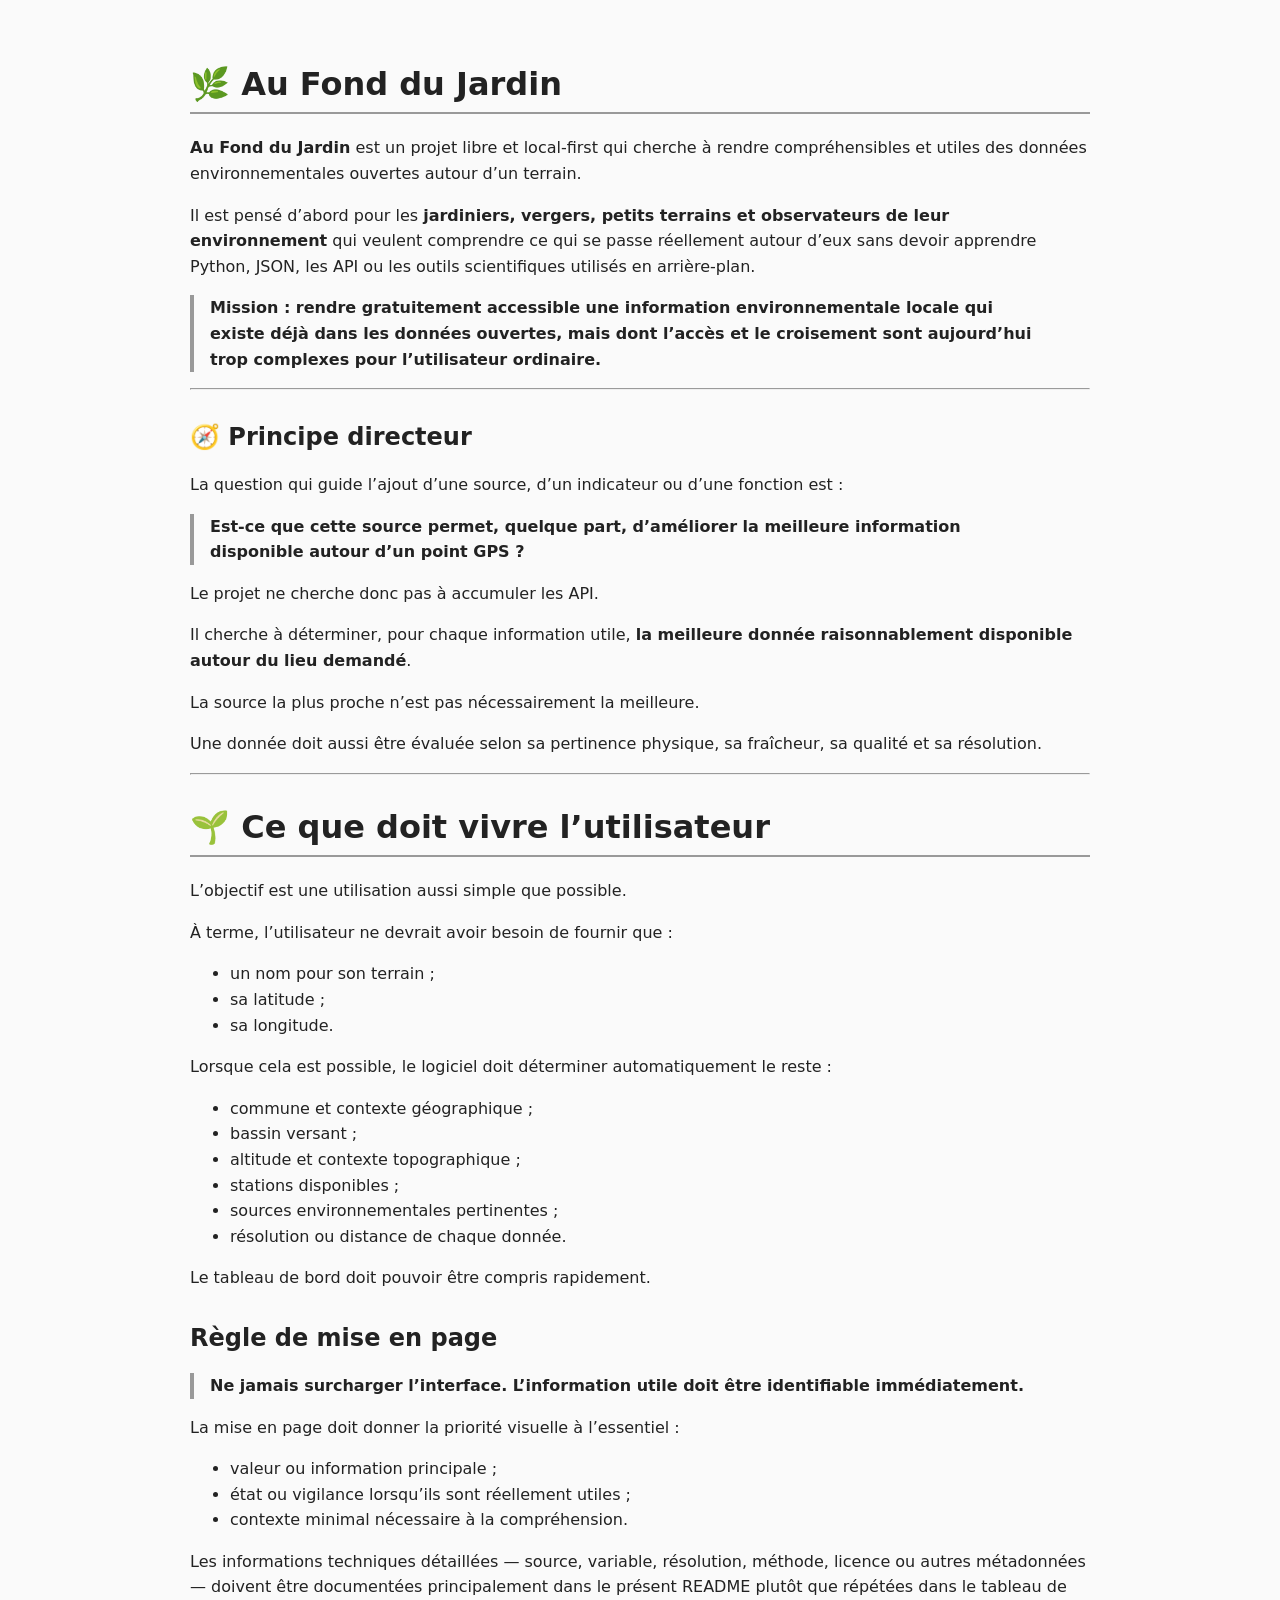
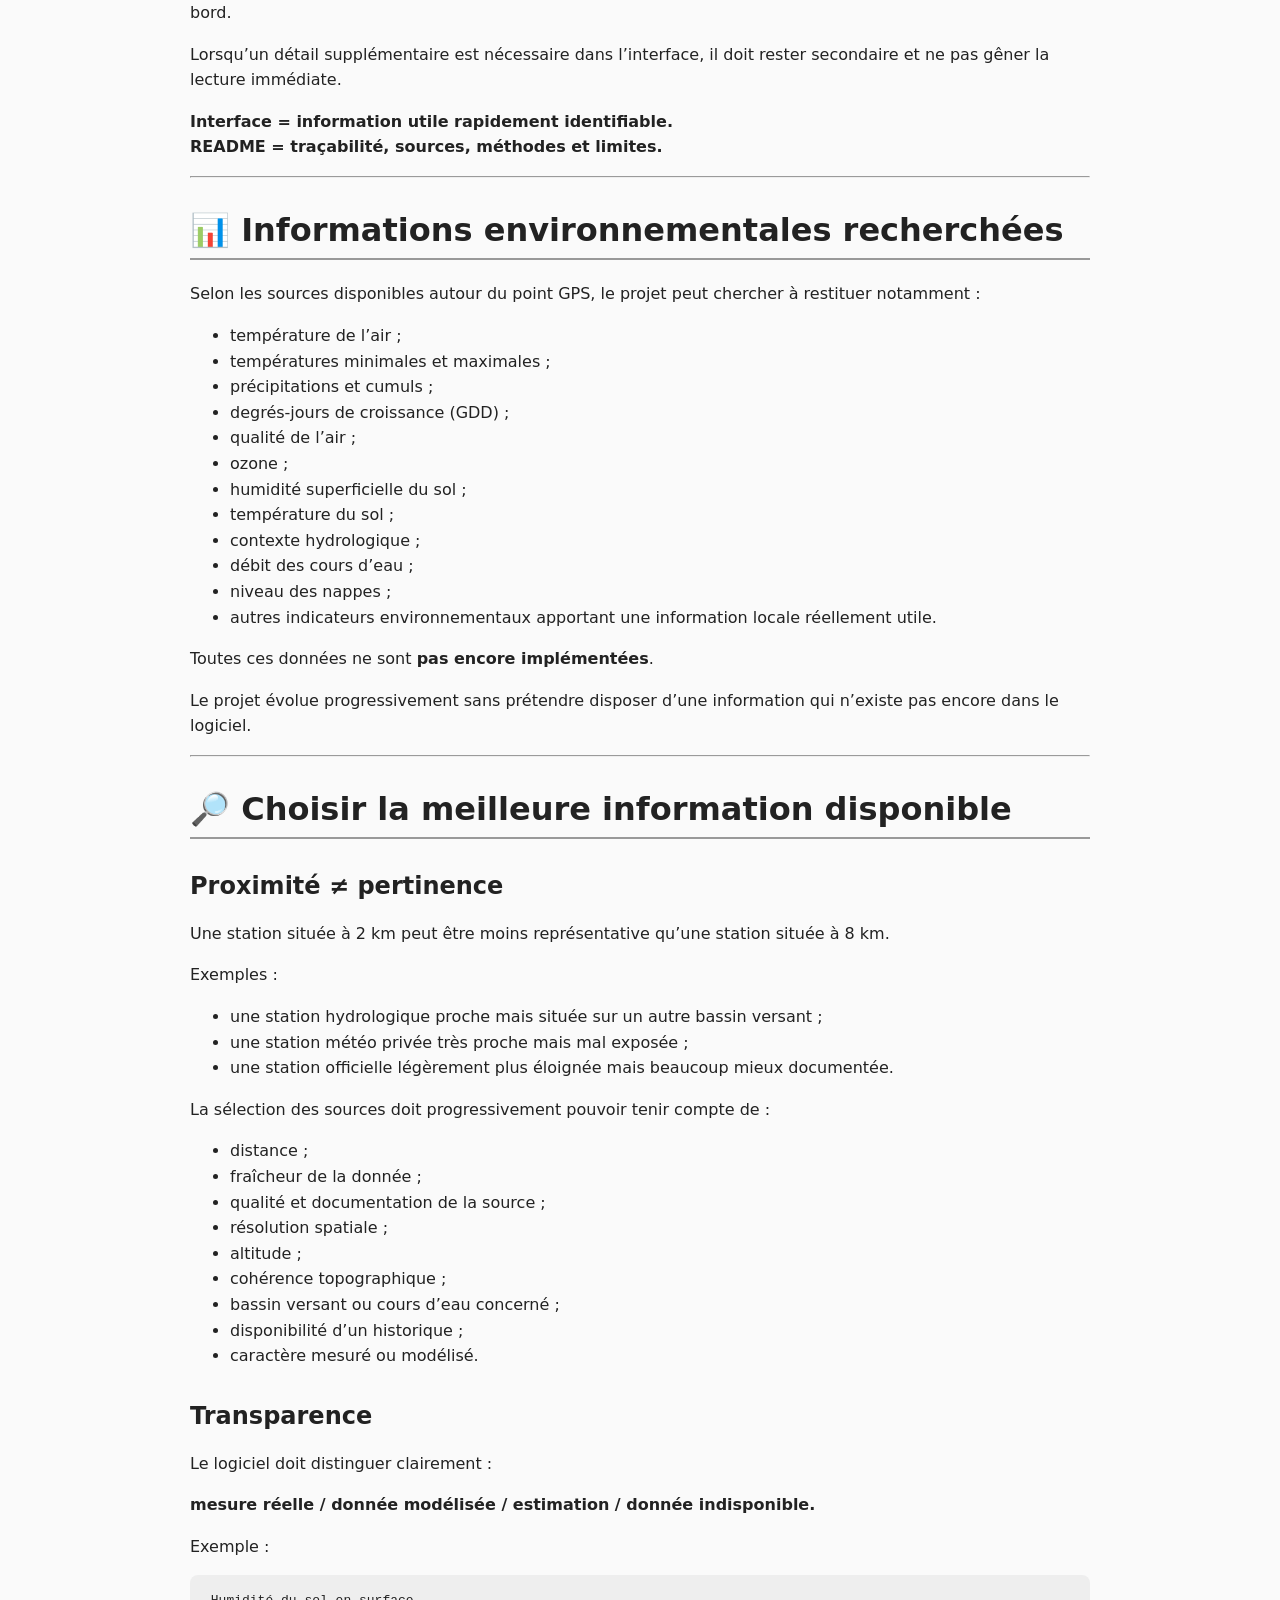
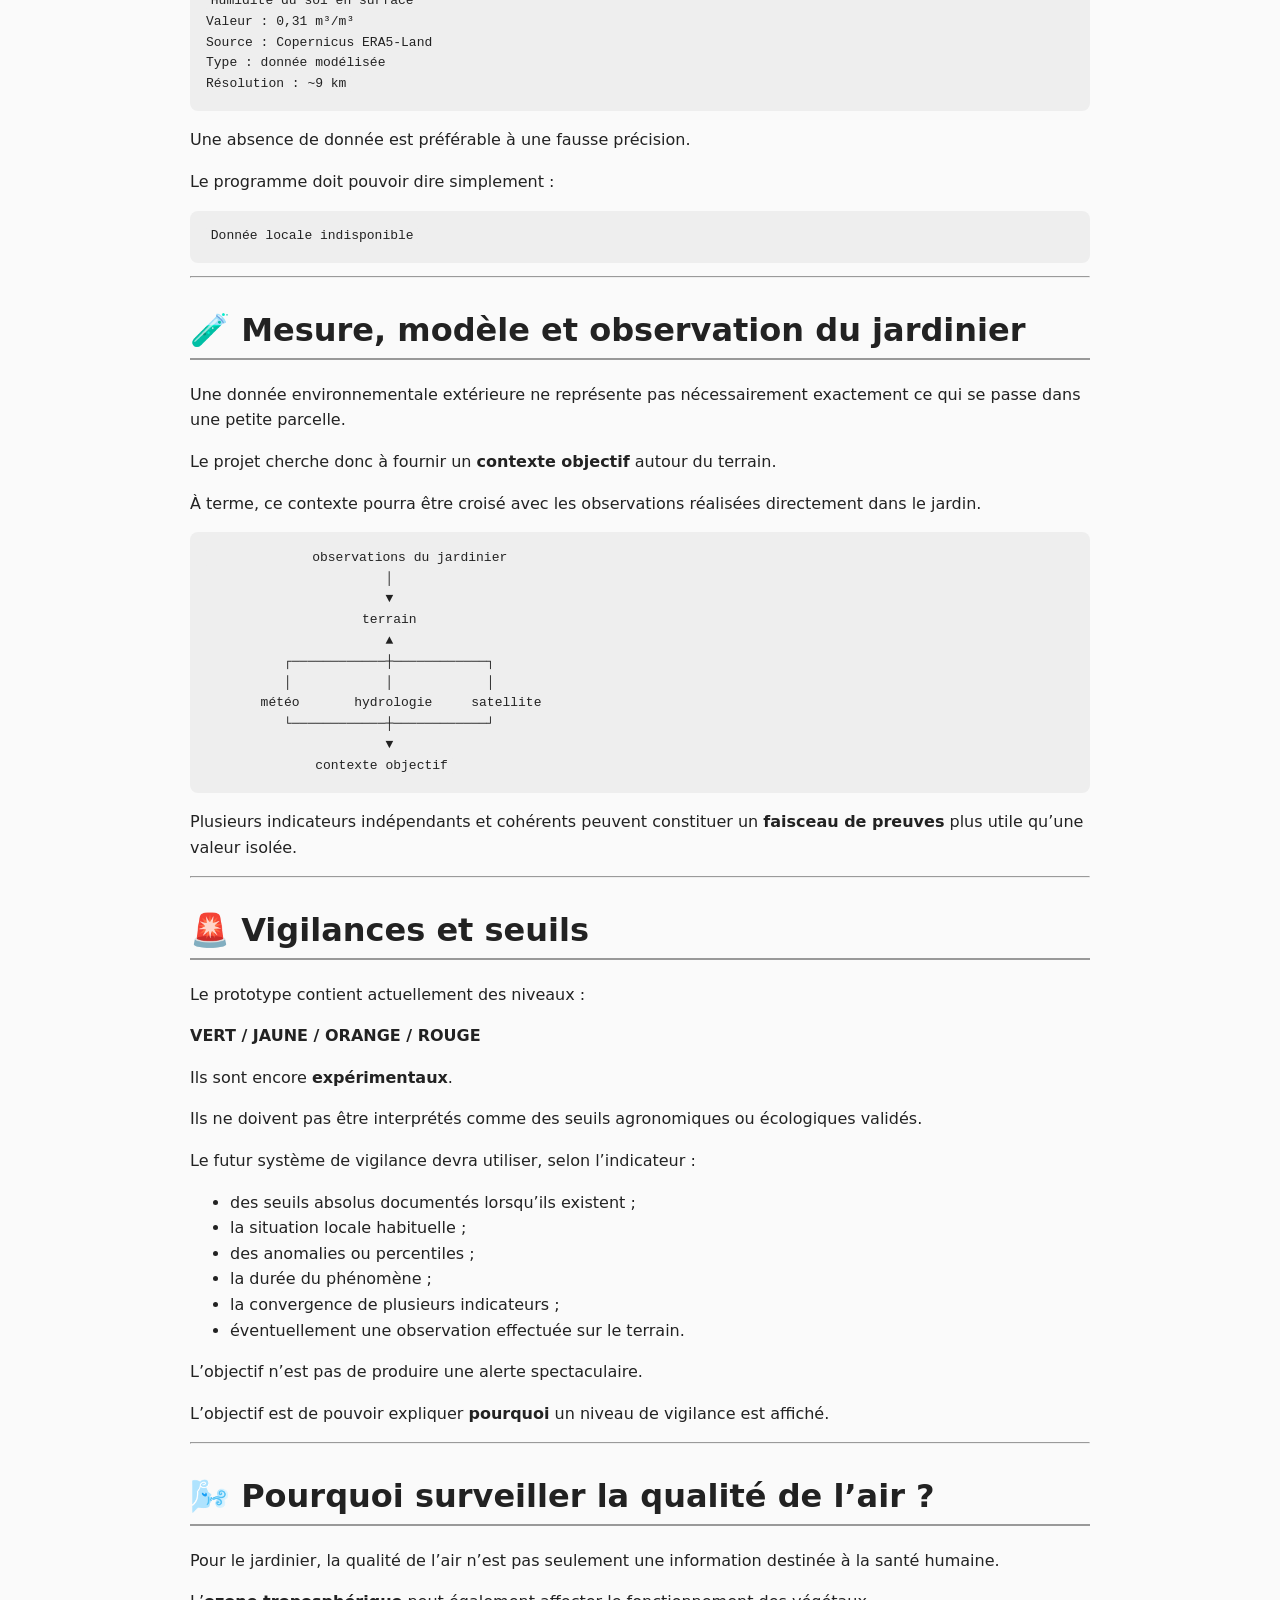
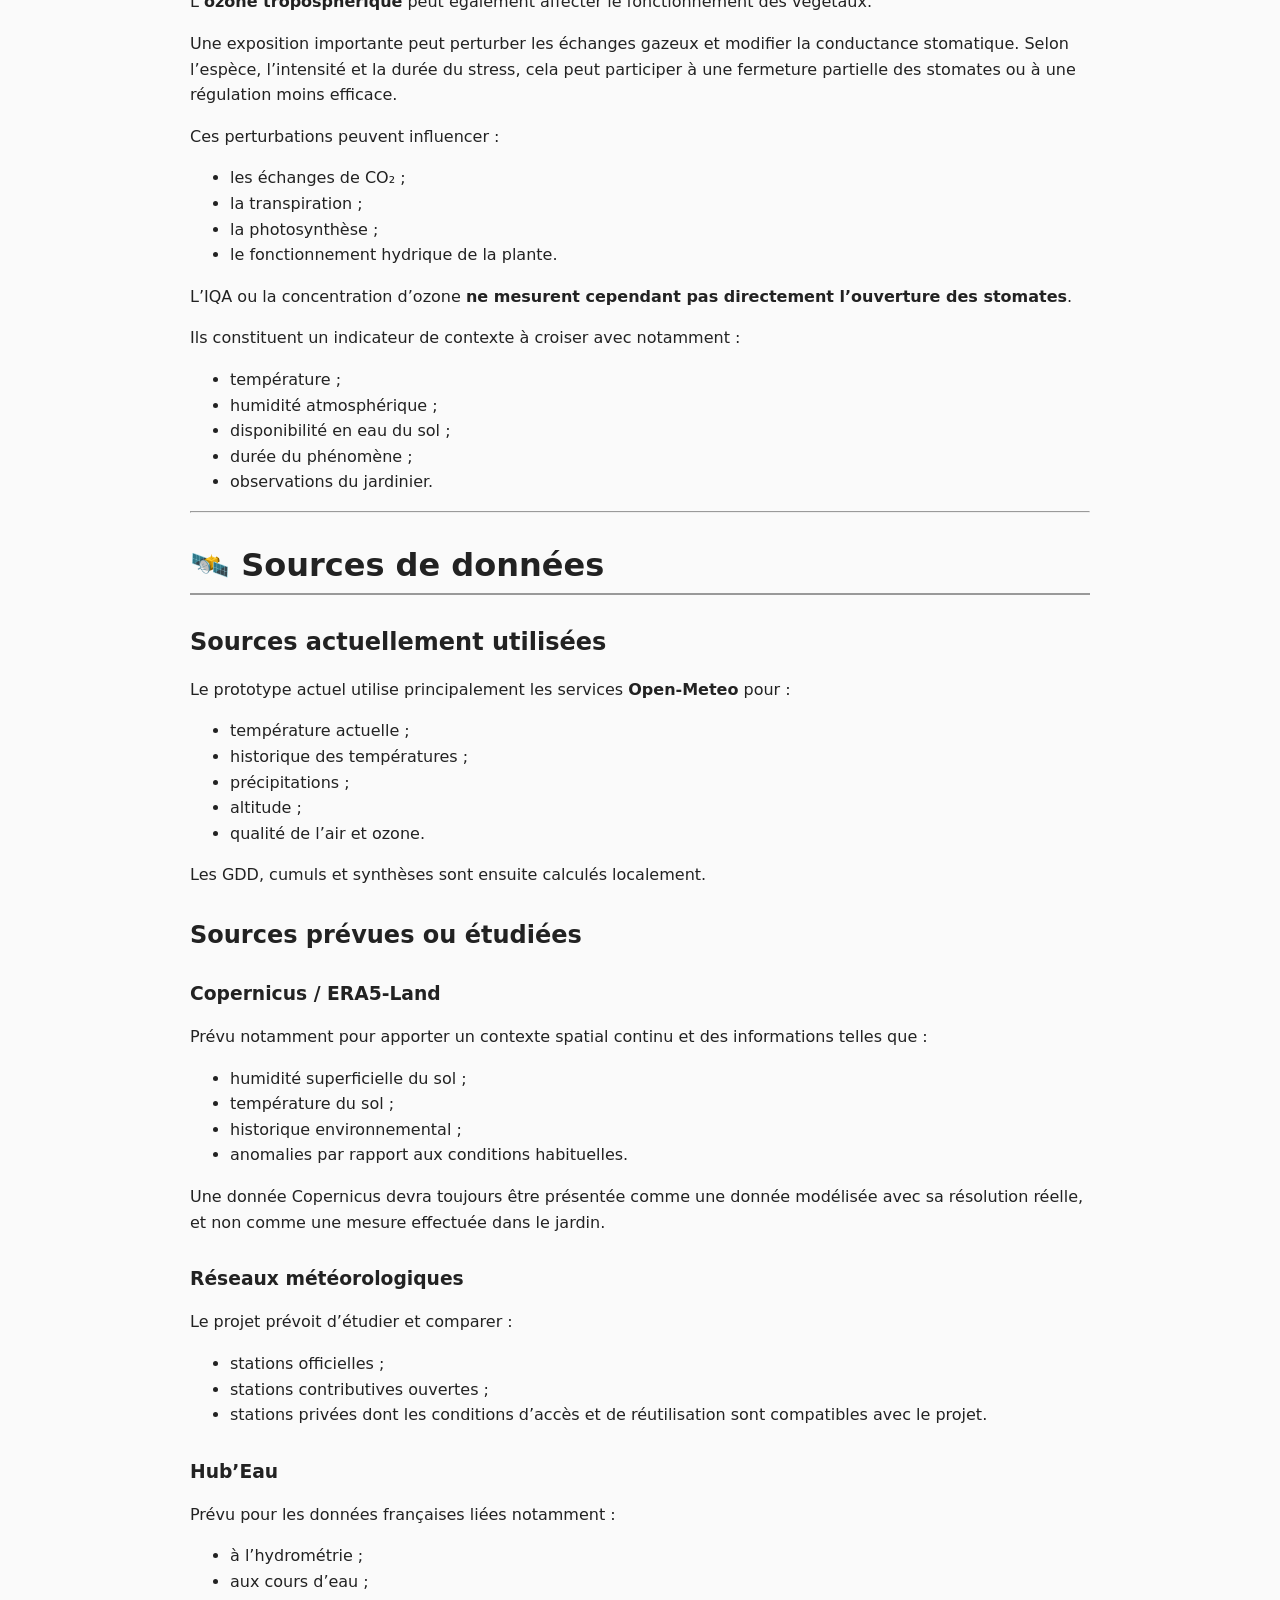
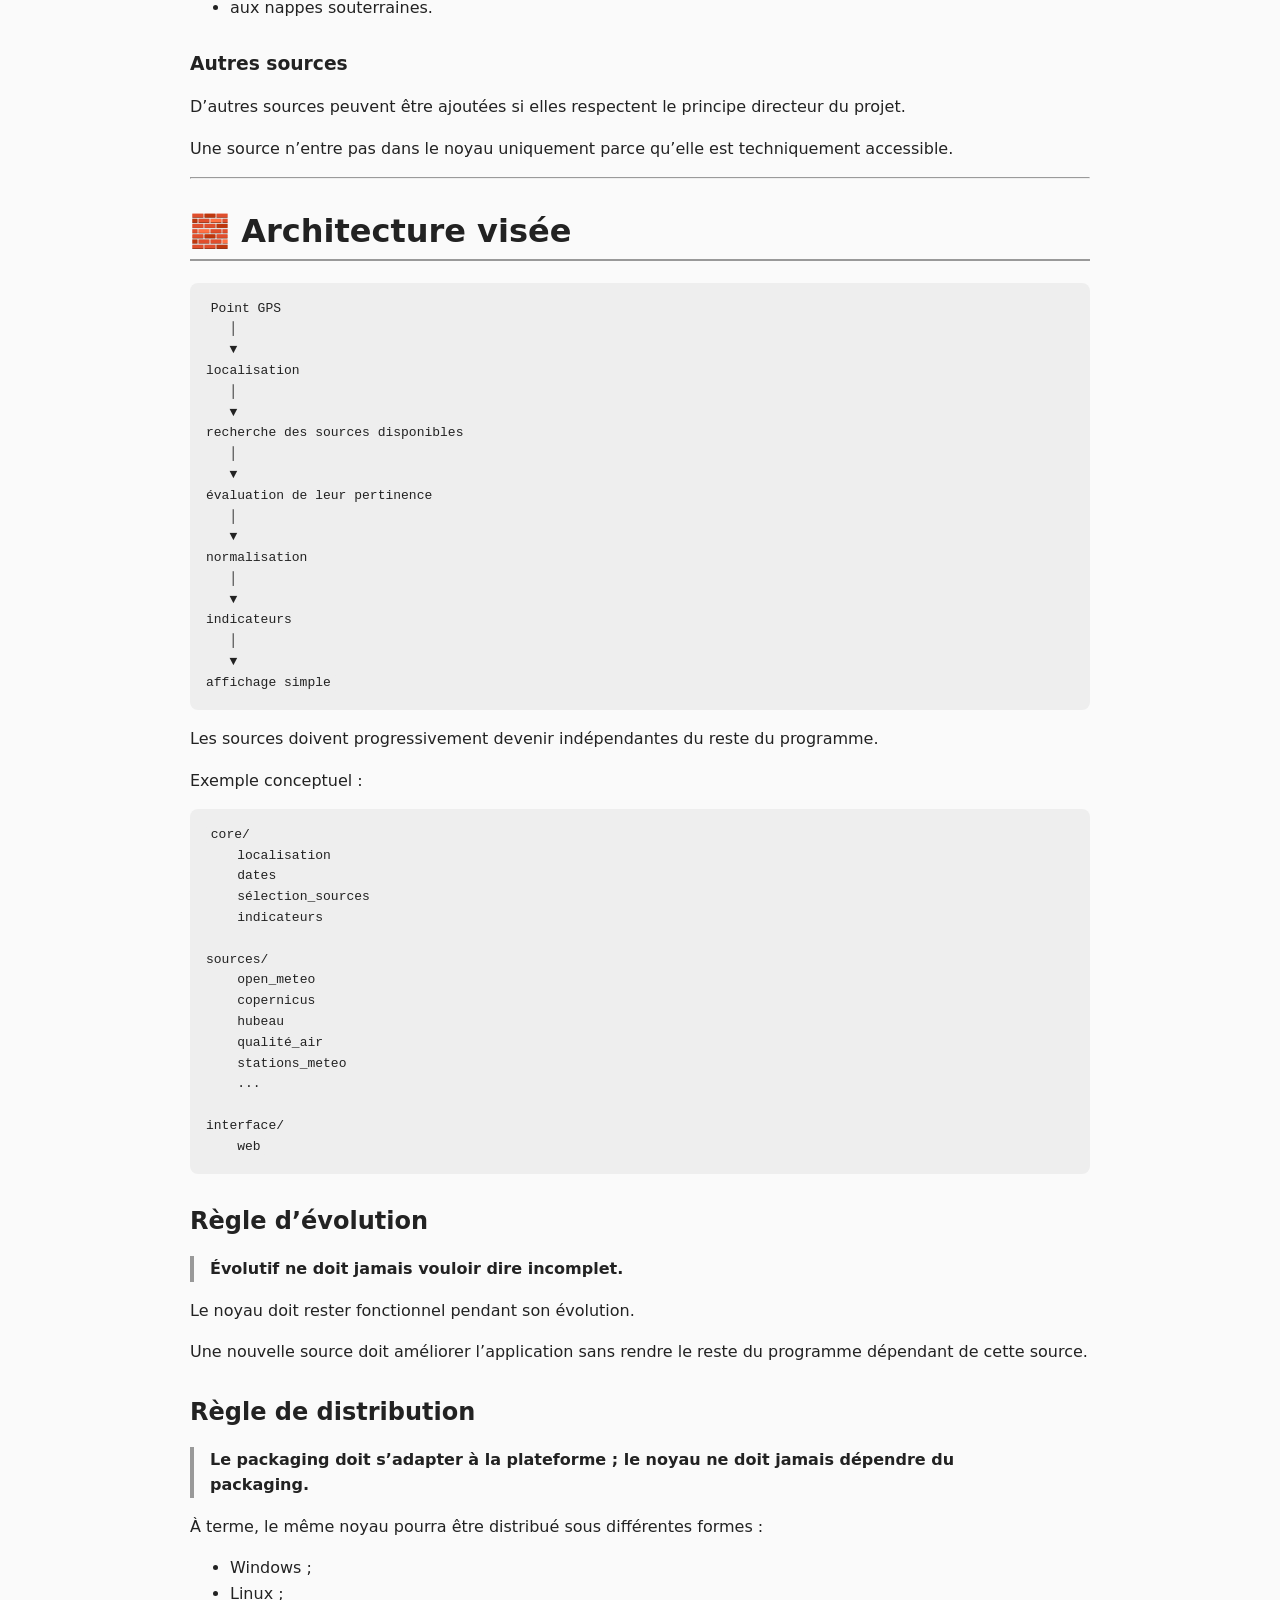
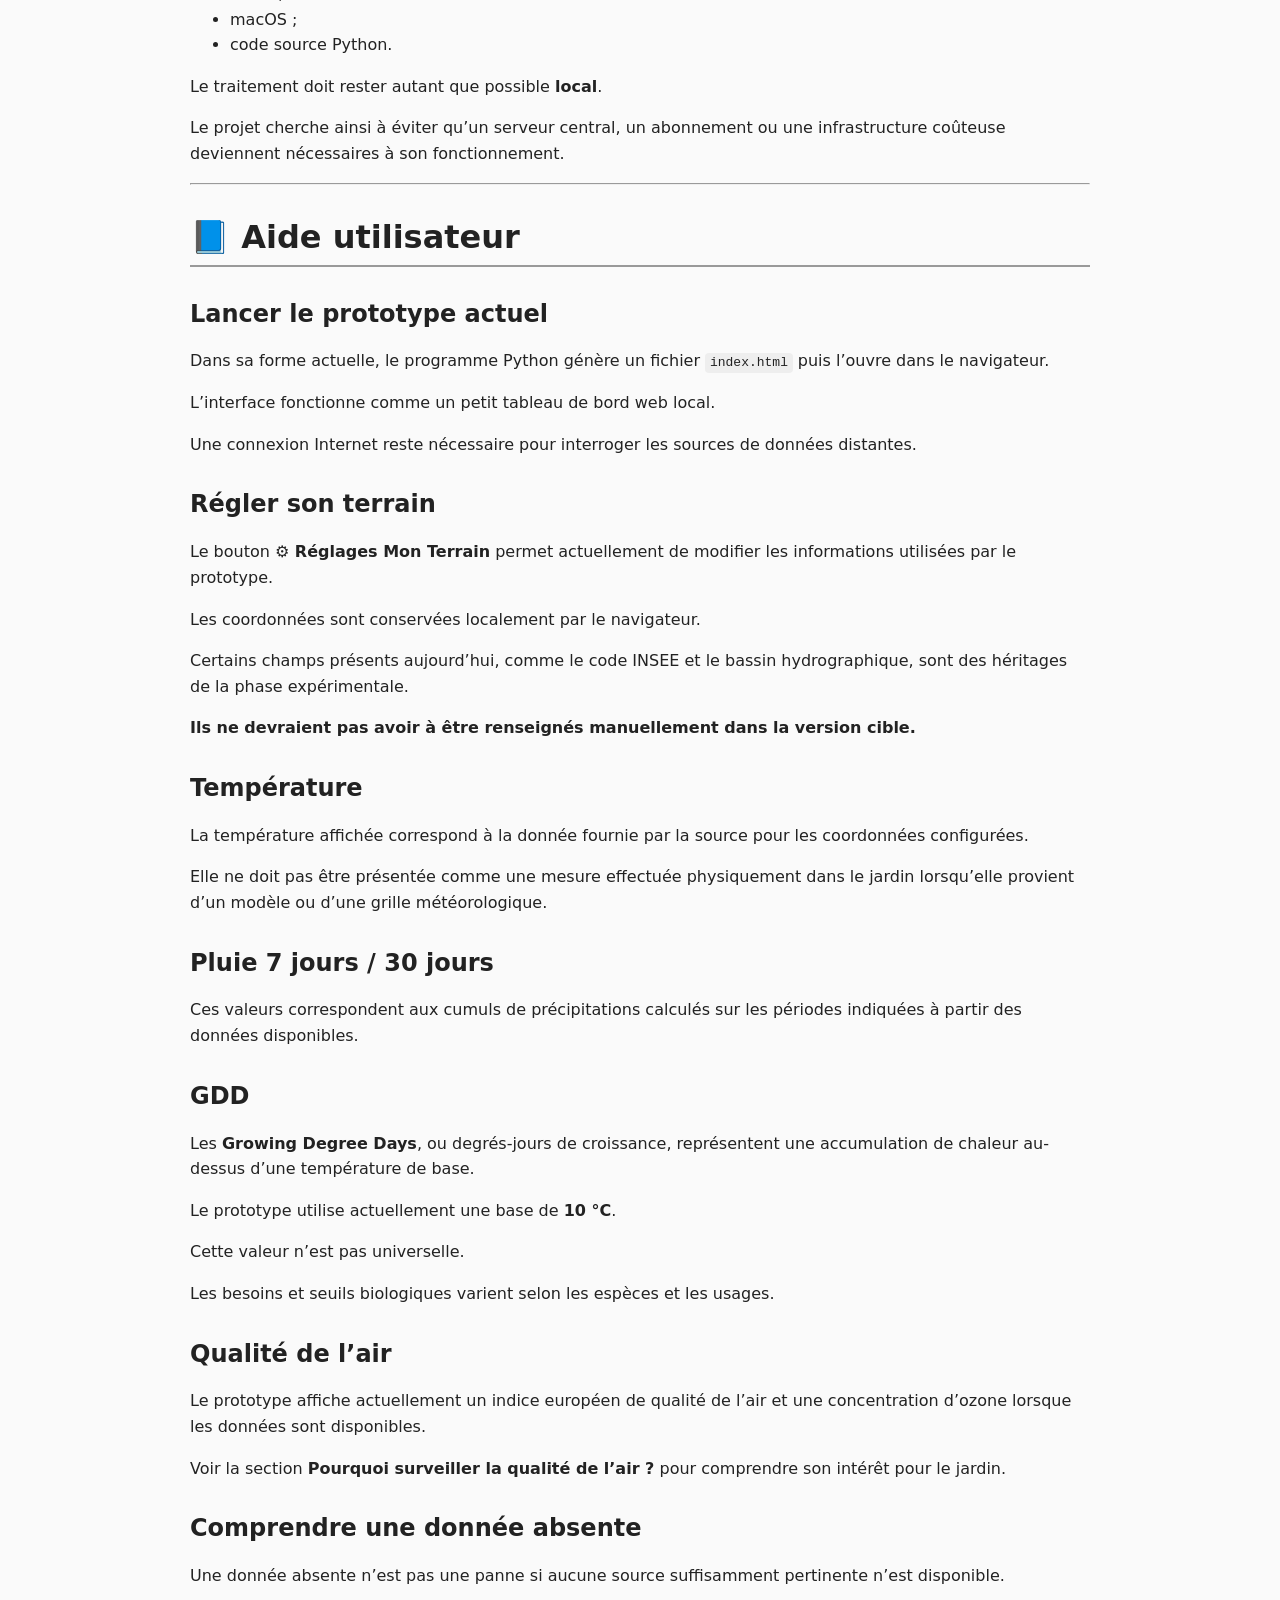
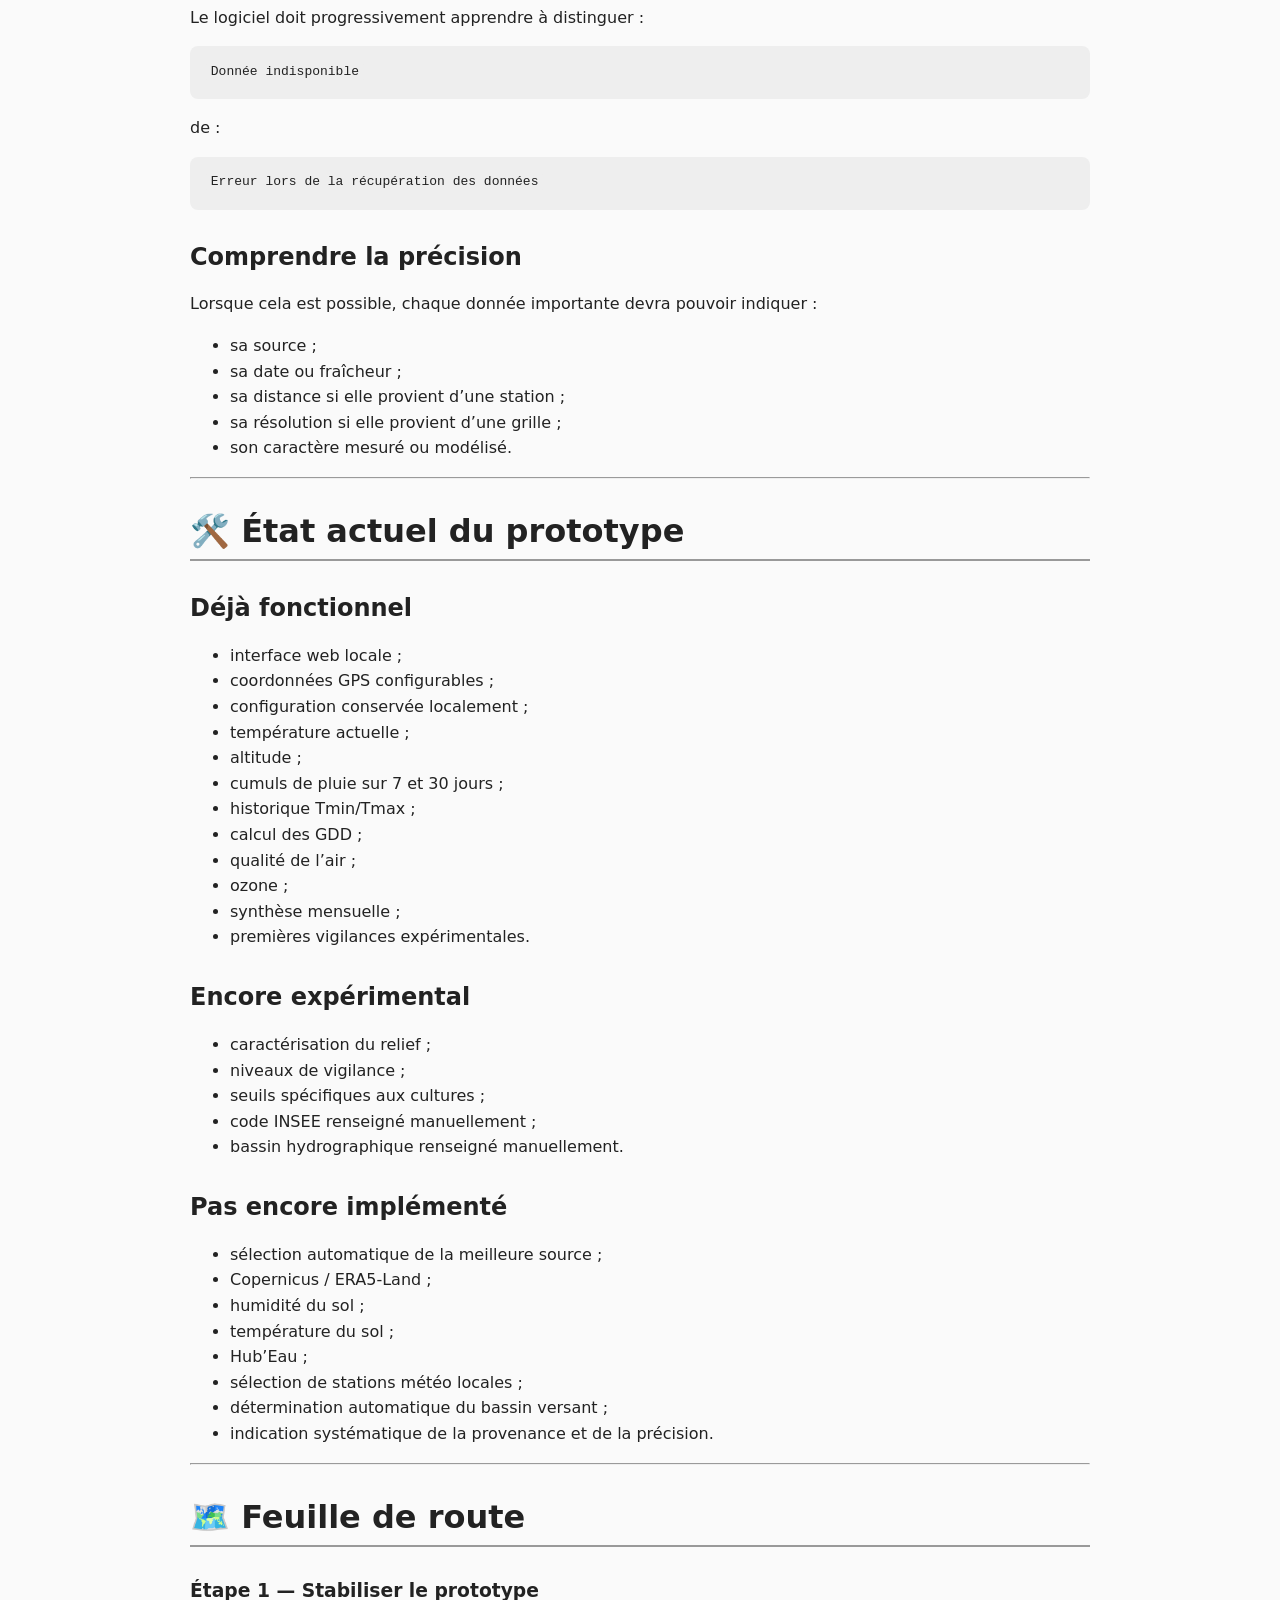
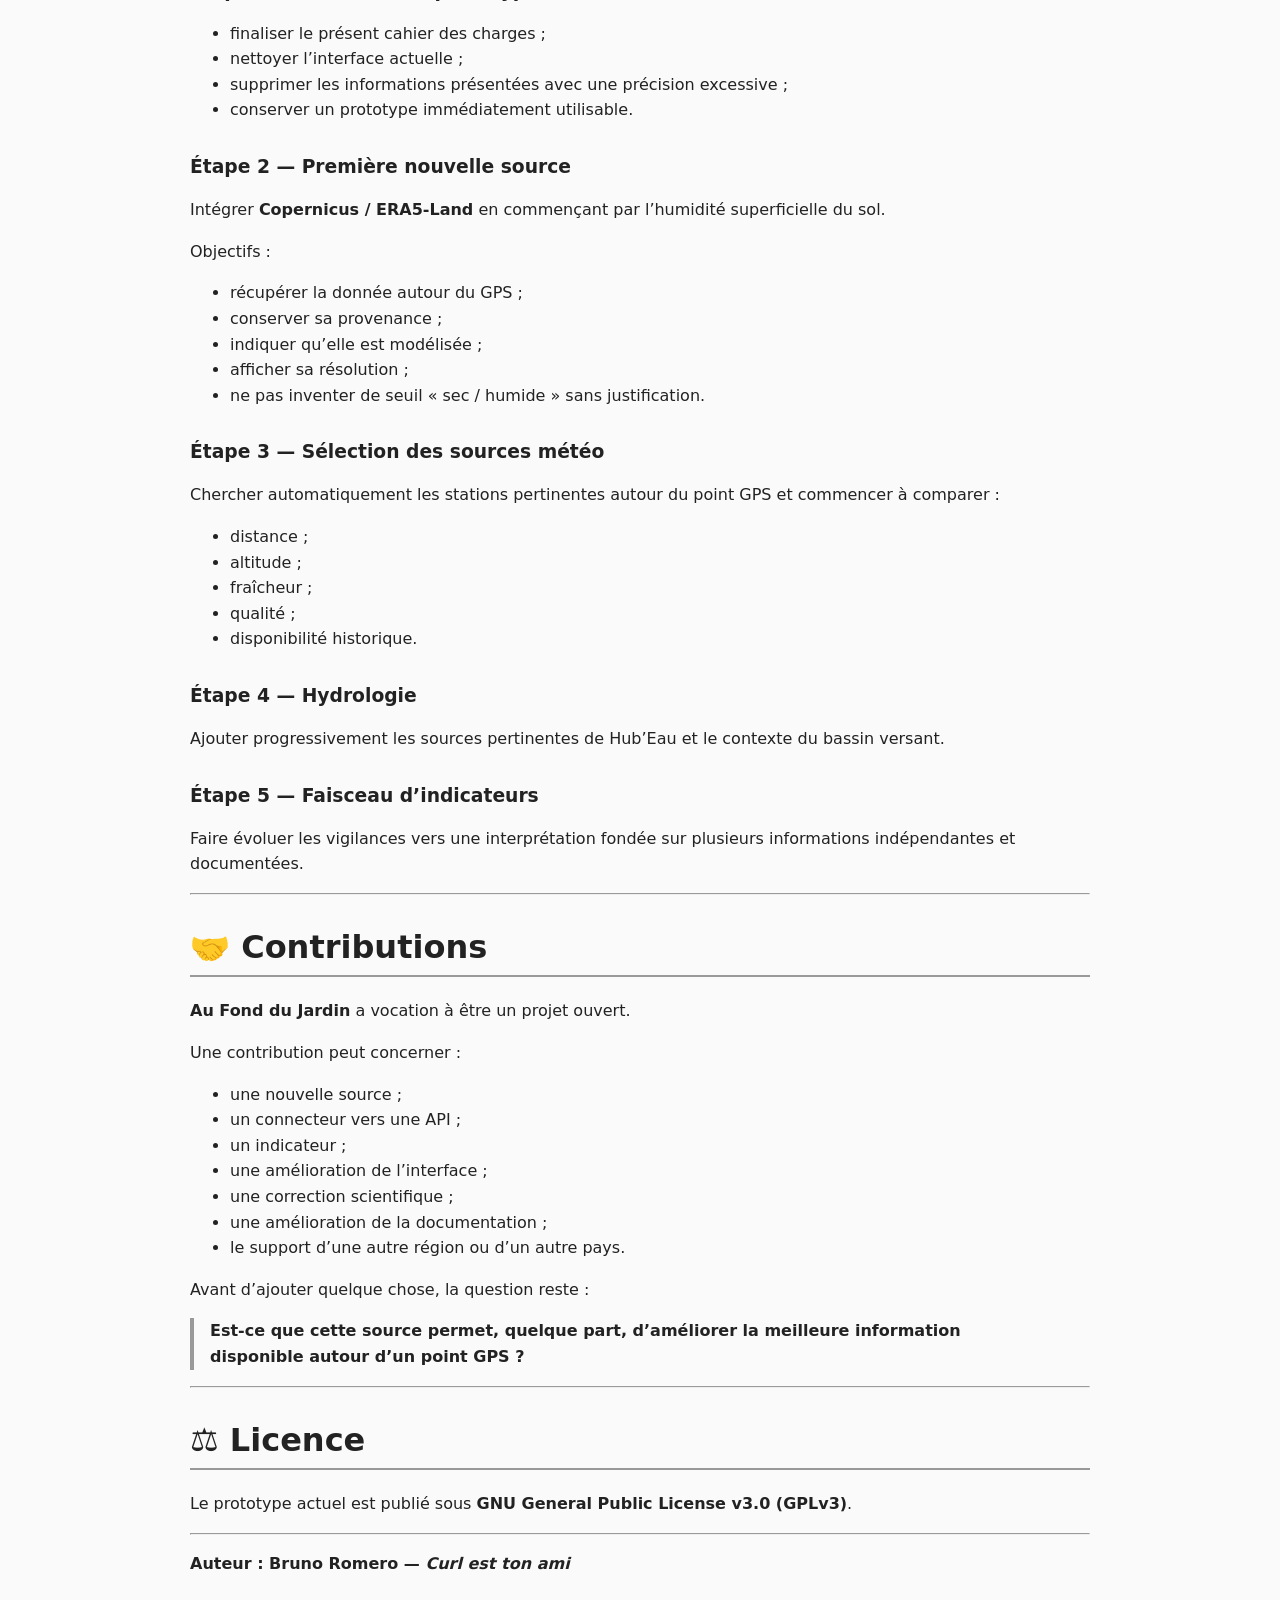
==== documentation.html @ b4238c89 "Ajoute la documentation HTML pour GitHub Pages" ====
<!DOCTYPE html>
<html xmlns="http://www.w3.org/1999/xhtml" lang="" xml:lang="">
<head>
  <meta charset="utf-8" />
  <meta name="generator" content="pandoc" />
  <meta name="viewport" content="width=device-width, initial-scale=1.0, user-scalable=yes" />
  <title>README</title>
  <style>
    code{white-space: pre-wrap;}
    span.smallcaps{font-variant: small-caps;}
    span.underline{text-decoration: underline;}
    div.column{display: inline-block; vertical-align: top; width: 50%;}
    div.hanging-indent{margin-left: 1.5em; text-indent: -1.5em;}
    ul.task-list{list-style: none;}
  </style>
  <link rel="stylesheet" href="documentation.css" />
</head>
<body>
<h1 id="au-fond-du-jardin">🌿 Au Fond du Jardin</h1>
<p><strong>Au Fond du Jardin</strong> est un projet libre et local-first qui cherche à rendre compréhensibles et utiles des données environnementales ouvertes autour d’un terrain.</p>
<p>Il est pensé d’abord pour les <strong>jardiniers, vergers, petits terrains et observateurs de leur environnement</strong> qui veulent comprendre ce qui se passe réellement autour d’eux sans devoir apprendre Python, JSON, les API ou les outils scientifiques utilisés en arrière-plan.</p>
<blockquote>
<p><strong>Mission : rendre gratuitement accessible une information environnementale locale qui existe déjà dans les données ouvertes, mais dont l’accès et le croisement sont aujourd’hui trop complexes pour l’utilisateur ordinaire.</strong></p>
</blockquote>
<hr />
<h2 id="principe-directeur">🧭 Principe directeur</h2>
<p>La question qui guide l’ajout d’une source, d’un indicateur ou d’une fonction est :</p>
<blockquote>
<p><strong>Est-ce que cette source permet, quelque part, d’améliorer la meilleure information disponible autour d’un point GPS ?</strong></p>
</blockquote>
<p>Le projet ne cherche donc pas à accumuler les API.</p>
<p>Il cherche à déterminer, pour chaque information utile, <strong>la meilleure donnée raisonnablement disponible autour du lieu demandé</strong>.</p>
<p>La source la plus proche n’est pas nécessairement la meilleure.</p>
<p>Une donnée doit aussi être évaluée selon sa pertinence physique, sa fraîcheur, sa qualité et sa résolution.</p>
<hr />
<h1 id="ce-que-doit-vivre-lutilisateur">🌱 Ce que doit vivre l’utilisateur</h1>
<p>L’objectif est une utilisation aussi simple que possible.</p>
<p>À terme, l’utilisateur ne devrait avoir besoin de fournir que :</p>
<ul>
<li>un nom pour son terrain ;</li>
<li>sa latitude ;</li>
<li>sa longitude.</li>
</ul>
<p>Lorsque cela est possible, le logiciel doit déterminer automatiquement le reste :</p>
<ul>
<li>commune et contexte géographique ;</li>
<li>bassin versant ;</li>
<li>altitude et contexte topographique ;</li>
<li>stations disponibles ;</li>
<li>sources environnementales pertinentes ;</li>
<li>résolution ou distance de chaque donnée.</li>
</ul>
<p>Le tableau de bord doit pouvoir être compris rapidement.</p>
<h2 id="règle-de-mise-en-page">Règle de mise en page</h2>
<blockquote>
<p><strong>Ne jamais surcharger l’interface. L’information utile doit être identifiable immédiatement.</strong></p>
</blockquote>
<p>La mise en page doit donner la priorité visuelle à l’essentiel :</p>
<ul>
<li>valeur ou information principale ;</li>
<li>état ou vigilance lorsqu’ils sont réellement utiles ;</li>
<li>contexte minimal nécessaire à la compréhension.</li>
</ul>
<p>Les informations techniques détaillées — source, variable, résolution, méthode, licence ou autres métadonnées — doivent être documentées principalement dans le présent README plutôt que répétées dans le tableau de bord.</p>
<p>Lorsqu’un détail supplémentaire est nécessaire dans l’interface, il doit rester secondaire et ne pas gêner la lecture immédiate.</p>
<p><strong>Interface = information utile rapidement identifiable.<br />
README = traçabilité, sources, méthodes et limites.</strong></p>
<hr />
<h1 id="informations-environnementales-recherchées">📊 Informations environnementales recherchées</h1>
<p>Selon les sources disponibles autour du point GPS, le projet peut chercher à restituer notamment :</p>
<ul>
<li>température de l’air ;</li>
<li>températures minimales et maximales ;</li>
<li>précipitations et cumuls ;</li>
<li>degrés-jours de croissance (GDD) ;</li>
<li>qualité de l’air ;</li>
<li>ozone ;</li>
<li>humidité superficielle du sol ;</li>
<li>température du sol ;</li>
<li>contexte hydrologique ;</li>
<li>débit des cours d’eau ;</li>
<li>niveau des nappes ;</li>
<li>autres indicateurs environnementaux apportant une information locale réellement utile.</li>
</ul>
<p>Toutes ces données ne sont <strong>pas encore implémentées</strong>.</p>
<p>Le projet évolue progressivement sans prétendre disposer d’une information qui n’existe pas encore dans le logiciel.</p>
<hr />
<h1 id="choisir-la-meilleure-information-disponible">🔎 Choisir la meilleure information disponible</h1>
<h2 id="proximité-pertinence">Proximité ≠ pertinence</h2>
<p>Une station située à 2 km peut être moins représentative qu’une station située à 8 km.</p>
<p>Exemples :</p>
<ul>
<li>une station hydrologique proche mais située sur un autre bassin versant ;</li>
<li>une station météo privée très proche mais mal exposée ;</li>
<li>une station officielle légèrement plus éloignée mais beaucoup mieux documentée.</li>
</ul>
<p>La sélection des sources doit progressivement pouvoir tenir compte de :</p>
<ul>
<li>distance ;</li>
<li>fraîcheur de la donnée ;</li>
<li>qualité et documentation de la source ;</li>
<li>résolution spatiale ;</li>
<li>altitude ;</li>
<li>cohérence topographique ;</li>
<li>bassin versant ou cours d’eau concerné ;</li>
<li>disponibilité d’un historique ;</li>
<li>caractère mesuré ou modélisé.</li>
</ul>
<h2 id="transparence">Transparence</h2>
<p>Le logiciel doit distinguer clairement :</p>
<p><strong>mesure réelle / donnée modélisée / estimation / donnée indisponible.</strong></p>
<p>Exemple :</p>
<pre class="text"><code>Humidité du sol en surface
Valeur : 0,31 m³/m³
Source : Copernicus ERA5-Land
Type : donnée modélisée
Résolution : ~9 km</code></pre>
<p>Une absence de donnée est préférable à une fausse précision.</p>
<p>Le programme doit pouvoir dire simplement :</p>
<pre class="text"><code>Donnée locale indisponible</code></pre>
<hr />
<h1 id="mesure-modèle-et-observation-du-jardinier">🧪 Mesure, modèle et observation du jardinier</h1>
<p>Une donnée environnementale extérieure ne représente pas nécessairement exactement ce qui se passe dans une petite parcelle.</p>
<p>Le projet cherche donc à fournir un <strong>contexte objectif</strong> autour du terrain.</p>
<p>À terme, ce contexte pourra être croisé avec les observations réalisées directement dans le jardin.</p>
<pre class="text"><code>             observations du jardinier
                       │
                       ▼
                    terrain
                       ▲
          ┌────────────┼────────────┐
          │            │            │
       météo       hydrologie     satellite
          └────────────┼────────────┘
                       ▼
              contexte objectif</code></pre>
<p>Plusieurs indicateurs indépendants et cohérents peuvent constituer un <strong>faisceau de preuves</strong> plus utile qu’une valeur isolée.</p>
<hr />
<h1 id="vigilances-et-seuils">🚨 Vigilances et seuils</h1>
<p>Le prototype contient actuellement des niveaux :</p>
<p><strong>VERT / JAUNE / ORANGE / ROUGE</strong></p>
<p>Ils sont encore <strong>expérimentaux</strong>.</p>
<p>Ils ne doivent pas être interprétés comme des seuils agronomiques ou écologiques validés.</p>
<p>Le futur système de vigilance devra utiliser, selon l’indicateur :</p>
<ul>
<li>des seuils absolus documentés lorsqu’ils existent ;</li>
<li>la situation locale habituelle ;</li>
<li>des anomalies ou percentiles ;</li>
<li>la durée du phénomène ;</li>
<li>la convergence de plusieurs indicateurs ;</li>
<li>éventuellement une observation effectuée sur le terrain.</li>
</ul>
<p>L’objectif n’est pas de produire une alerte spectaculaire.</p>
<p>L’objectif est de pouvoir expliquer <strong>pourquoi</strong> un niveau de vigilance est affiché.</p>
<hr />
<h1 id="pourquoi-surveiller-la-qualité-de-lair">🌬️ Pourquoi surveiller la qualité de l’air ?</h1>
<p>Pour le jardinier, la qualité de l’air n’est pas seulement une information destinée à la santé humaine.</p>
<p>L’<strong>ozone troposphérique</strong> peut également affecter le fonctionnement des végétaux.</p>
<p>Une exposition importante peut perturber les échanges gazeux et modifier la conductance stomatique. Selon l’espèce, l’intensité et la durée du stress, cela peut participer à une fermeture partielle des stomates ou à une régulation moins efficace.</p>
<p>Ces perturbations peuvent influencer :</p>
<ul>
<li>les échanges de CO₂ ;</li>
<li>la transpiration ;</li>
<li>la photosynthèse ;</li>
<li>le fonctionnement hydrique de la plante.</li>
</ul>
<p>L’IQA ou la concentration d’ozone <strong>ne mesurent cependant pas directement l’ouverture des stomates</strong>.</p>
<p>Ils constituent un indicateur de contexte à croiser avec notamment :</p>
<ul>
<li>température ;</li>
<li>humidité atmosphérique ;</li>
<li>disponibilité en eau du sol ;</li>
<li>durée du phénomène ;</li>
<li>observations du jardinier.</li>
</ul>
<hr />
<h1 id="sources-de-données">🛰️ Sources de données</h1>
<h2 id="sources-actuellement-utilisées">Sources actuellement utilisées</h2>
<p>Le prototype actuel utilise principalement les services <strong>Open-Meteo</strong> pour :</p>
<ul>
<li>température actuelle ;</li>
<li>historique des températures ;</li>
<li>précipitations ;</li>
<li>altitude ;</li>
<li>qualité de l’air et ozone.</li>
</ul>
<p>Les GDD, cumuls et synthèses sont ensuite calculés localement.</p>
<h2 id="sources-prévues-ou-étudiées">Sources prévues ou étudiées</h2>
<h3 id="copernicus-era5-land">Copernicus / ERA5-Land</h3>
<p>Prévu notamment pour apporter un contexte spatial continu et des informations telles que :</p>
<ul>
<li>humidité superficielle du sol ;</li>
<li>température du sol ;</li>
<li>historique environnemental ;</li>
<li>anomalies par rapport aux conditions habituelles.</li>
</ul>
<p>Une donnée Copernicus devra toujours être présentée comme une donnée modélisée avec sa résolution réelle, et non comme une mesure effectuée dans le jardin.</p>
<h3 id="réseaux-météorologiques">Réseaux météorologiques</h3>
<p>Le projet prévoit d’étudier et comparer :</p>
<ul>
<li>stations officielles ;</li>
<li>stations contributives ouvertes ;</li>
<li>stations privées dont les conditions d’accès et de réutilisation sont compatibles avec le projet.</li>
</ul>
<h3 id="hubeau">Hub’Eau</h3>
<p>Prévu pour les données françaises liées notamment :</p>
<ul>
<li>à l’hydrométrie ;</li>
<li>aux cours d’eau ;</li>
<li>aux nappes souterraines.</li>
</ul>
<h3 id="autres-sources">Autres sources</h3>
<p>D’autres sources peuvent être ajoutées si elles respectent le principe directeur du projet.</p>
<p>Une source n’entre pas dans le noyau uniquement parce qu’elle est techniquement accessible.</p>
<hr />
<h1 id="architecture-visée">🧱 Architecture visée</h1>
<pre class="text"><code>Point GPS
   │
   ▼
localisation
   │
   ▼
recherche des sources disponibles
   │
   ▼
évaluation de leur pertinence
   │
   ▼
normalisation
   │
   ▼
indicateurs
   │
   ▼
affichage simple</code></pre>
<p>Les sources doivent progressivement devenir indépendantes du reste du programme.</p>
<p>Exemple conceptuel :</p>
<pre class="text"><code>core/
    localisation
    dates
    sélection_sources
    indicateurs

sources/
    open_meteo
    copernicus
    hubeau
    qualité_air
    stations_meteo
    ...

interface/
    web</code></pre>
<h2 id="règle-dévolution">Règle d’évolution</h2>
<blockquote>
<p><strong>Évolutif ne doit jamais vouloir dire incomplet.</strong></p>
</blockquote>
<p>Le noyau doit rester fonctionnel pendant son évolution.</p>
<p>Une nouvelle source doit améliorer l’application sans rendre le reste du programme dépendant de cette source.</p>
<h2 id="règle-de-distribution">Règle de distribution</h2>
<blockquote>
<p><strong>Le packaging doit s’adapter à la plateforme ; le noyau ne doit jamais dépendre du packaging.</strong></p>
</blockquote>
<p>À terme, le même noyau pourra être distribué sous différentes formes :</p>
<ul>
<li>Windows ;</li>
<li>Linux ;</li>
<li>macOS ;</li>
<li>code source Python.</li>
</ul>
<p>Le traitement doit rester autant que possible <strong>local</strong>.</p>
<p>Le projet cherche ainsi à éviter qu’un serveur central, un abonnement ou une infrastructure coûteuse deviennent nécessaires à son fonctionnement.</p>
<hr />
<h1 id="aide-utilisateur">📘 Aide utilisateur</h1>
<h2 id="lancer-le-prototype-actuel">Lancer le prototype actuel</h2>
<p>Dans sa forme actuelle, le programme Python génère un fichier <code>index.html</code> puis l’ouvre dans le navigateur.</p>
<p>L’interface fonctionne comme un petit tableau de bord web local.</p>
<p>Une connexion Internet reste nécessaire pour interroger les sources de données distantes.</p>
<h2 id="régler-son-terrain">Régler son terrain</h2>
<p>Le bouton <strong>⚙️ Réglages Mon Terrain</strong> permet actuellement de modifier les informations utilisées par le prototype.</p>
<p>Les coordonnées sont conservées localement par le navigateur.</p>
<p>Certains champs présents aujourd’hui, comme le code INSEE et le bassin hydrographique, sont des héritages de la phase expérimentale.</p>
<p><strong>Ils ne devraient pas avoir à être renseignés manuellement dans la version cible.</strong></p>
<h2 id="température">Température</h2>
<p>La température affichée correspond à la donnée fournie par la source pour les coordonnées configurées.</p>
<p>Elle ne doit pas être présentée comme une mesure effectuée physiquement dans le jardin lorsqu’elle provient d’un modèle ou d’une grille météorologique.</p>
<h2 id="pluie-7-jours-30-jours">Pluie 7 jours / 30 jours</h2>
<p>Ces valeurs correspondent aux cumuls de précipitations calculés sur les périodes indiquées à partir des données disponibles.</p>
<h2 id="gdd">GDD</h2>
<p>Les <strong>Growing Degree Days</strong>, ou degrés-jours de croissance, représentent une accumulation de chaleur au-dessus d’une température de base.</p>
<p>Le prototype utilise actuellement une base de <strong>10 °C</strong>.</p>
<p>Cette valeur n’est pas universelle.</p>
<p>Les besoins et seuils biologiques varient selon les espèces et les usages.</p>
<h2 id="qualité-de-lair">Qualité de l’air</h2>
<p>Le prototype affiche actuellement un indice européen de qualité de l’air et une concentration d’ozone lorsque les données sont disponibles.</p>
<p>Voir la section <strong>Pourquoi surveiller la qualité de l’air ?</strong> pour comprendre son intérêt pour le jardin.</p>
<h2 id="comprendre-une-donnée-absente">Comprendre une donnée absente</h2>
<p>Une donnée absente n’est pas une panne si aucune source suffisamment pertinente n’est disponible.</p>
<p>Le logiciel doit progressivement apprendre à distinguer :</p>
<pre class="text"><code>Donnée indisponible</code></pre>
<p>de :</p>
<pre class="text"><code>Erreur lors de la récupération des données</code></pre>
<h2 id="comprendre-la-précision">Comprendre la précision</h2>
<p>Lorsque cela est possible, chaque donnée importante devra pouvoir indiquer :</p>
<ul>
<li>sa source ;</li>
<li>sa date ou fraîcheur ;</li>
<li>sa distance si elle provient d’une station ;</li>
<li>sa résolution si elle provient d’une grille ;</li>
<li>son caractère mesuré ou modélisé.</li>
</ul>
<hr />
<h1 id="état-actuel-du-prototype">🛠️ État actuel du prototype</h1>
<h2 id="déjà-fonctionnel">Déjà fonctionnel</h2>
<ul>
<li>interface web locale ;</li>
<li>coordonnées GPS configurables ;</li>
<li>configuration conservée localement ;</li>
<li>température actuelle ;</li>
<li>altitude ;</li>
<li>cumuls de pluie sur 7 et 30 jours ;</li>
<li>historique Tmin/Tmax ;</li>
<li>calcul des GDD ;</li>
<li>qualité de l’air ;</li>
<li>ozone ;</li>
<li>synthèse mensuelle ;</li>
<li>premières vigilances expérimentales.</li>
</ul>
<h2 id="encore-expérimental">Encore expérimental</h2>
<ul>
<li>caractérisation du relief ;</li>
<li>niveaux de vigilance ;</li>
<li>seuils spécifiques aux cultures ;</li>
<li>code INSEE renseigné manuellement ;</li>
<li>bassin hydrographique renseigné manuellement.</li>
</ul>
<h2 id="pas-encore-implémenté">Pas encore implémenté</h2>
<ul>
<li>sélection automatique de la meilleure source ;</li>
<li>Copernicus / ERA5-Land ;</li>
<li>humidité du sol ;</li>
<li>température du sol ;</li>
<li>Hub’Eau ;</li>
<li>sélection de stations météo locales ;</li>
<li>détermination automatique du bassin versant ;</li>
<li>indication systématique de la provenance et de la précision.</li>
</ul>
<hr />
<h1 id="feuille-de-route">🗺️ Feuille de route</h1>
<h3 id="étape-1-stabiliser-le-prototype">Étape 1 — Stabiliser le prototype</h3>
<ul>
<li>finaliser le présent cahier des charges ;</li>
<li>nettoyer l’interface actuelle ;</li>
<li>supprimer les informations présentées avec une précision excessive ;</li>
<li>conserver un prototype immédiatement utilisable.</li>
</ul>
<h3 id="étape-2-première-nouvelle-source">Étape 2 — Première nouvelle source</h3>
<p>Intégrer <strong>Copernicus / ERA5-Land</strong> en commençant par l’humidité superficielle du sol.</p>
<p>Objectifs :</p>
<ul>
<li>récupérer la donnée autour du GPS ;</li>
<li>conserver sa provenance ;</li>
<li>indiquer qu’elle est modélisée ;</li>
<li>afficher sa résolution ;</li>
<li>ne pas inventer de seuil « sec / humide » sans justification.</li>
</ul>
<h3 id="étape-3-sélection-des-sources-météo">Étape 3 — Sélection des sources météo</h3>
<p>Chercher automatiquement les stations pertinentes autour du point GPS et commencer à comparer :</p>
<ul>
<li>distance ;</li>
<li>altitude ;</li>
<li>fraîcheur ;</li>
<li>qualité ;</li>
<li>disponibilité historique.</li>
</ul>
<h3 id="étape-4-hydrologie">Étape 4 — Hydrologie</h3>
<p>Ajouter progressivement les sources pertinentes de Hub’Eau et le contexte du bassin versant.</p>
<h3 id="étape-5-faisceau-dindicateurs">Étape 5 — Faisceau d’indicateurs</h3>
<p>Faire évoluer les vigilances vers une interprétation fondée sur plusieurs informations indépendantes et documentées.</p>
<hr />
<h1 id="contributions">🤝 Contributions</h1>
<p><strong>Au Fond du Jardin</strong> a vocation à être un projet ouvert.</p>
<p>Une contribution peut concerner :</p>
<ul>
<li>une nouvelle source ;</li>
<li>un connecteur vers une API ;</li>
<li>un indicateur ;</li>
<li>une amélioration de l’interface ;</li>
<li>une correction scientifique ;</li>
<li>une amélioration de la documentation ;</li>
<li>le support d’une autre région ou d’un autre pays.</li>
</ul>
<p>Avant d’ajouter quelque chose, la question reste :</p>
<blockquote>
<p><strong>Est-ce que cette source permet, quelque part, d’améliorer la meilleure information disponible autour d’un point GPS ?</strong></p>
</blockquote>
<hr />
<h1 id="licence">⚖️ Licence</h1>
<p>Le prototype actuel est publié sous <strong>GNU General Public License v3.0 (GPLv3)</strong>.</p>
<hr />
<p><strong>Auteur : Bruno Romero — <em>Curl est ton ami</em></strong></p>
</body>
</html>
---- documentation.css ----
body {
  max-width: 900px;
  margin: 0 auto;
  padding: 2rem;
  font-family: system-ui, sans-serif;
  line-height: 1.6;
  color: #222;
  background: #fafafa;
}

h1, h2, h3 {
  line-height: 1.25;
  margin-top: 2rem;
}

h1 {
  border-bottom: 2px solid #999;
  padding-bottom: .5rem;
}

a {
  color: inherit;
}

code {
  background: #eee;
  padding: .15rem .3rem;
  border-radius: 4px;
}

pre {
  overflow-x: auto;
  padding: 1rem;
  background: #eee;
  border-radius: 8px;
}

blockquote {
  border-left: 4px solid #999;
  margin-left: 0;
  padding-left: 1rem;
}

@media (max-width: 600px) {
  body {
    padding: 1rem;
  }
}
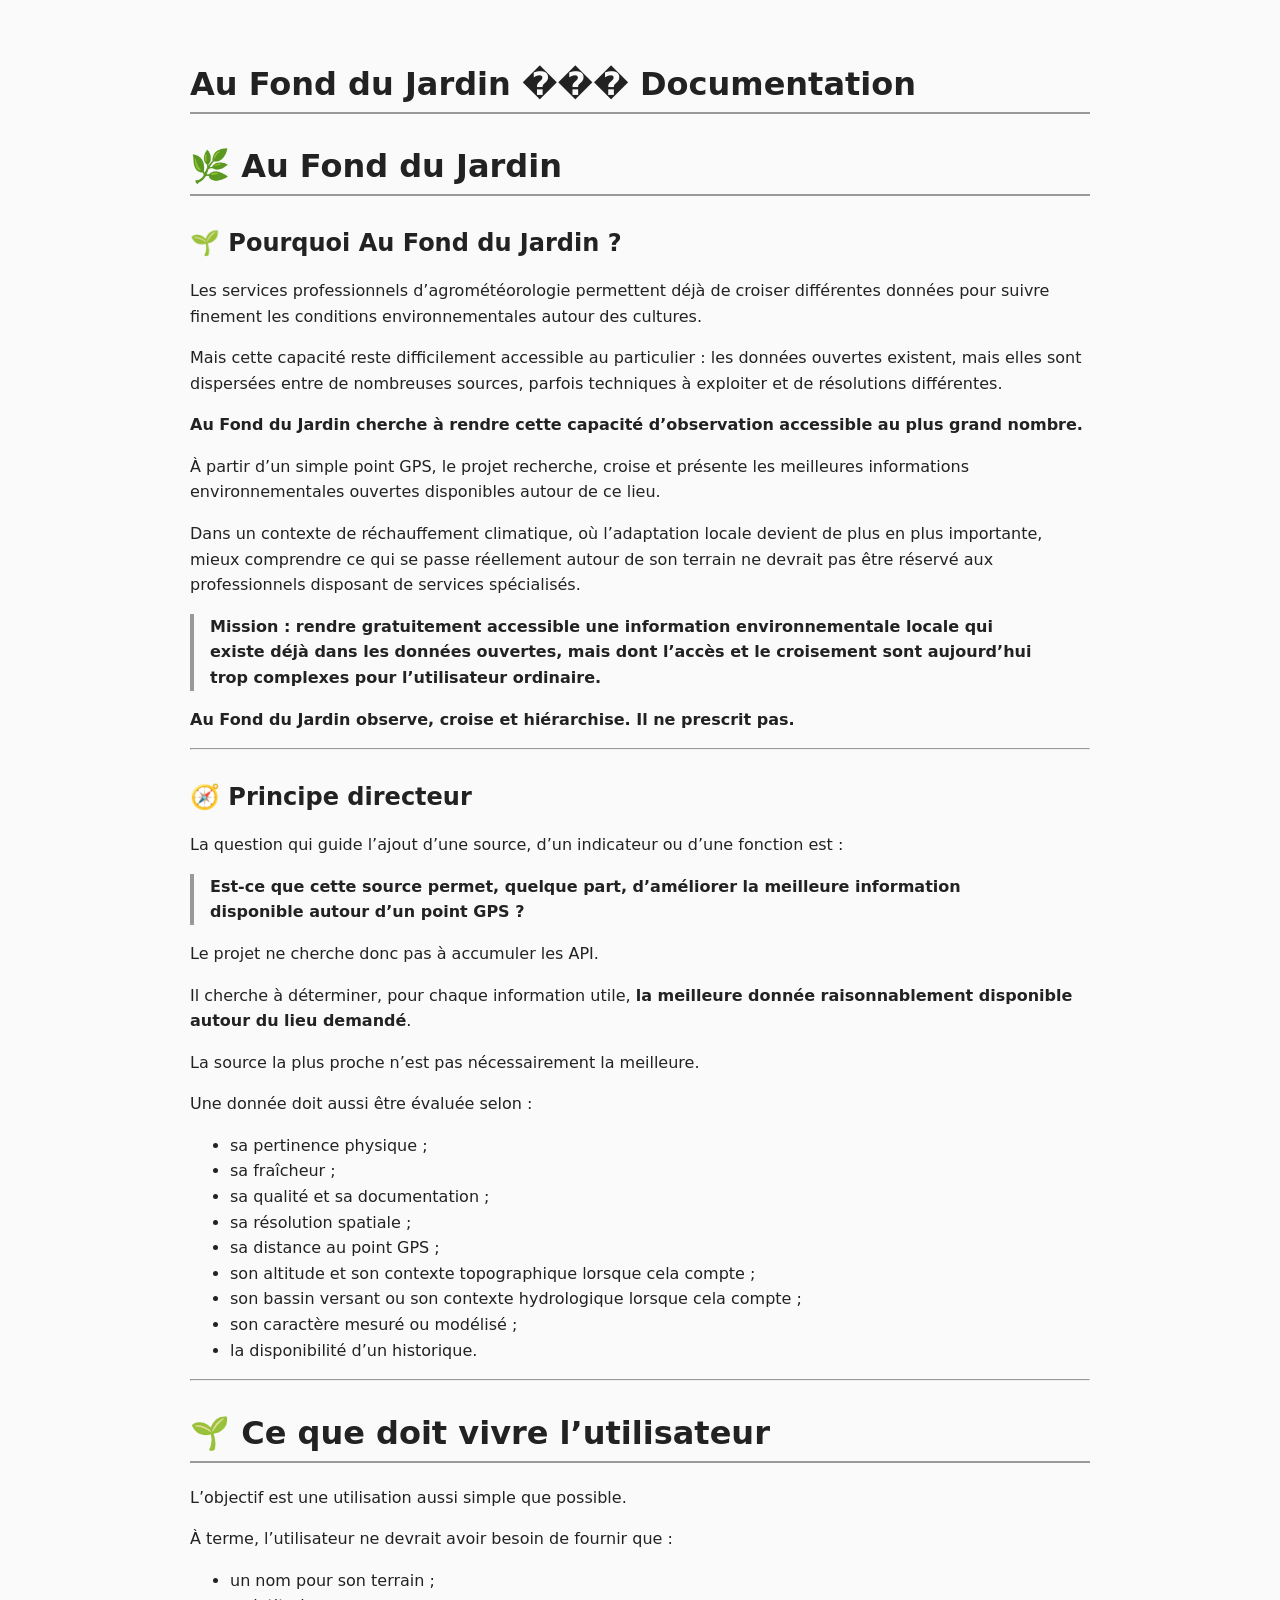
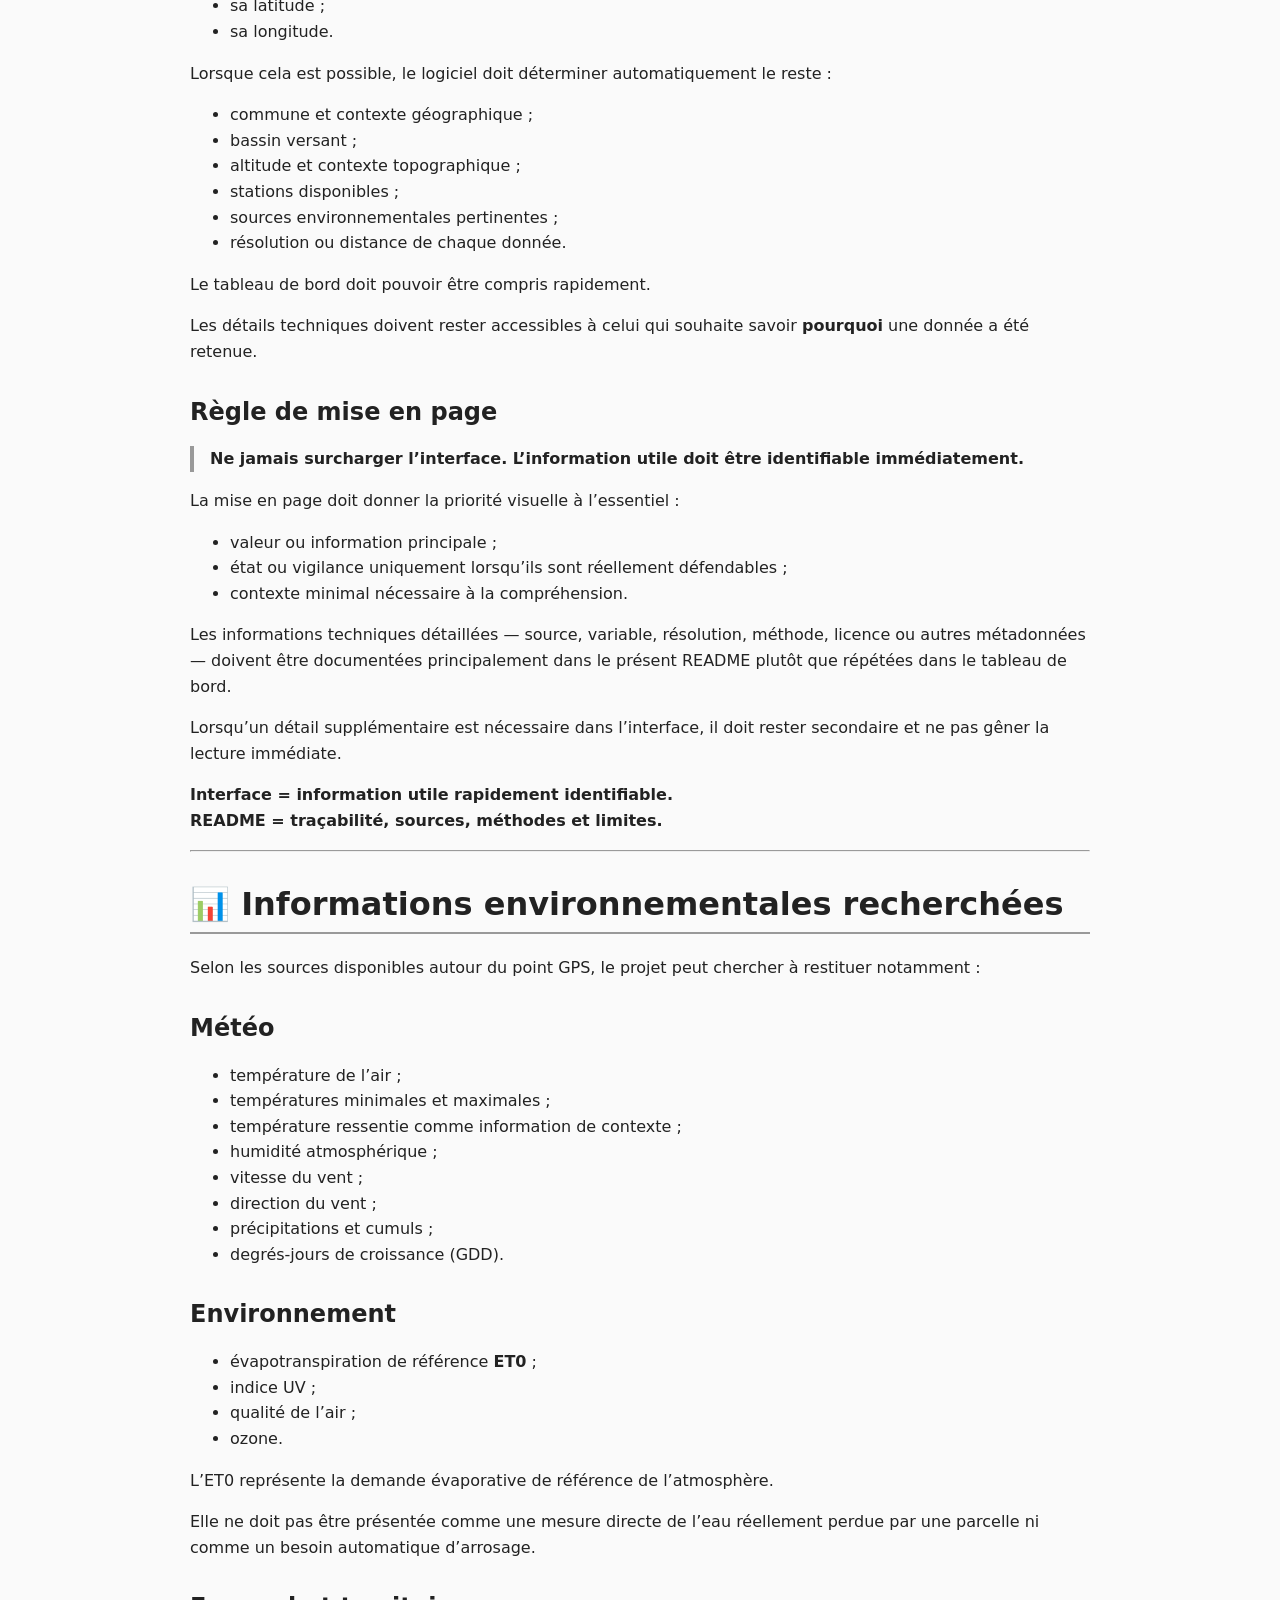
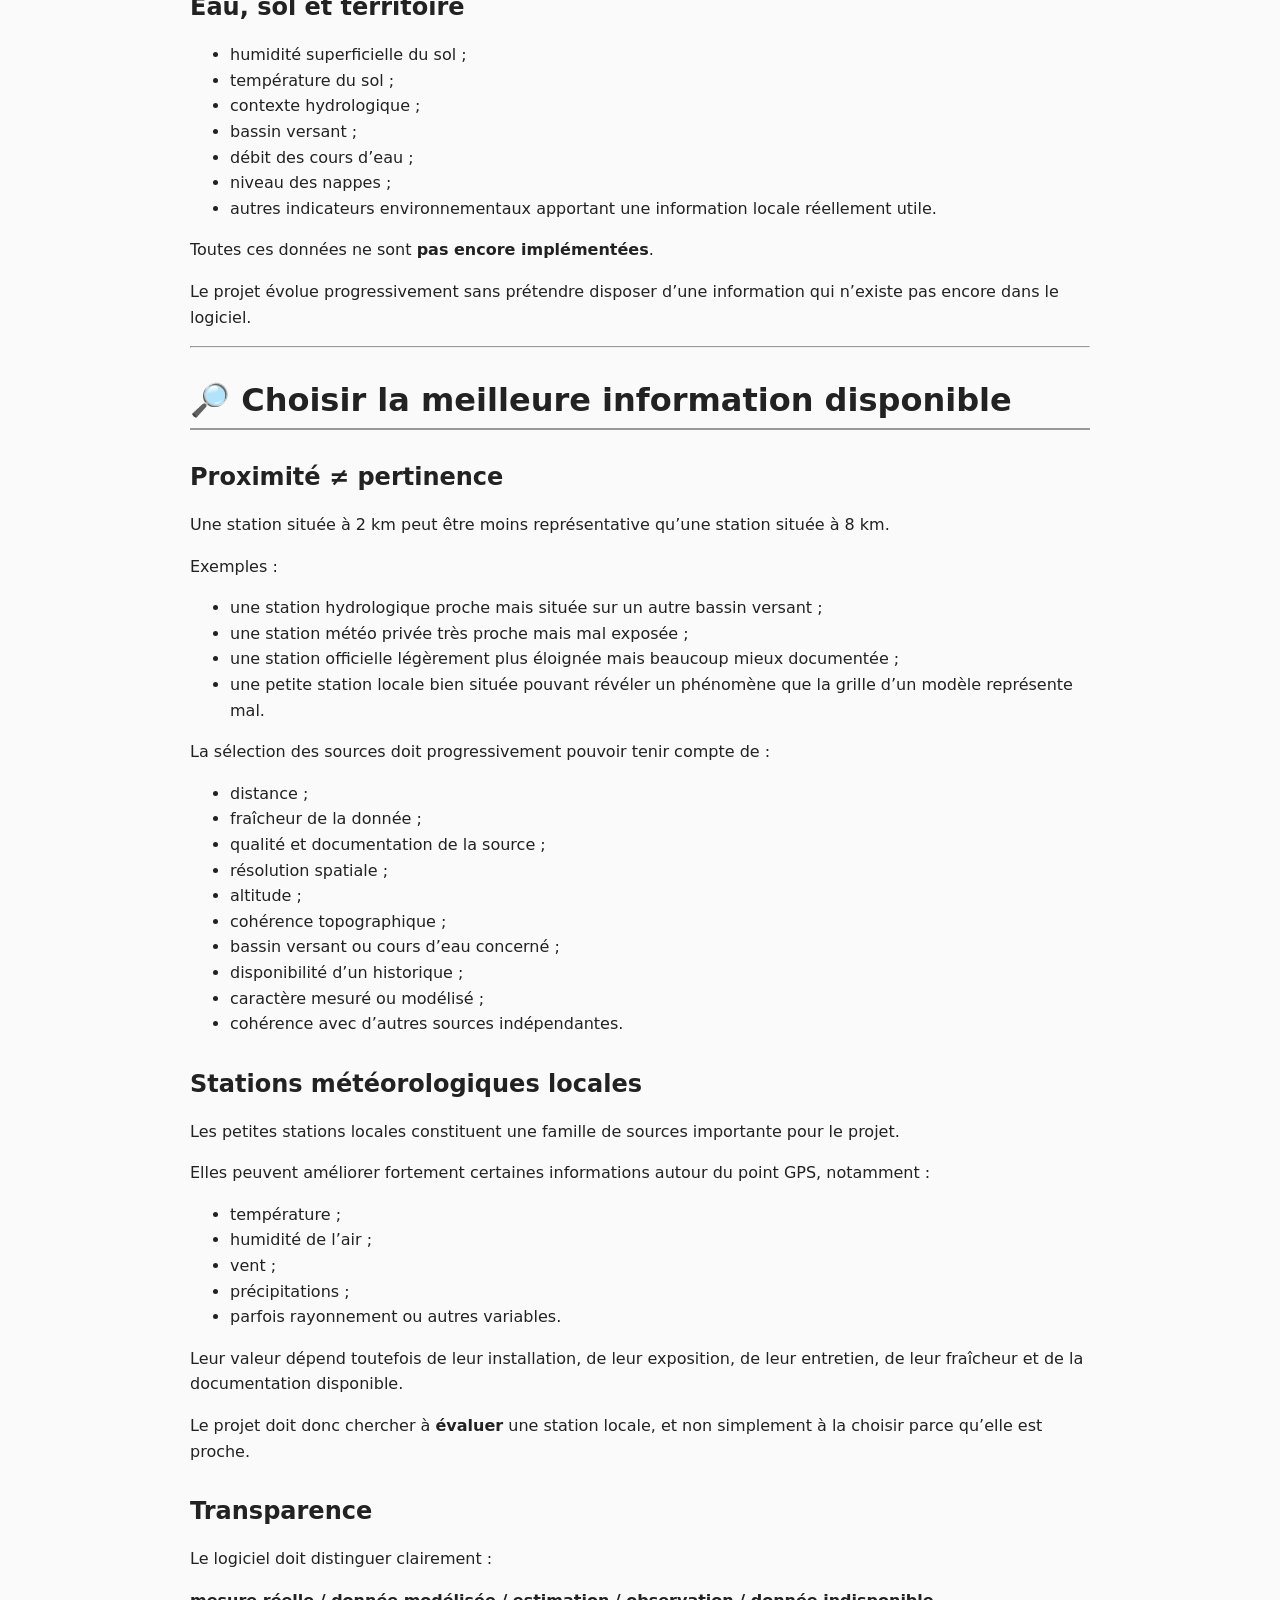
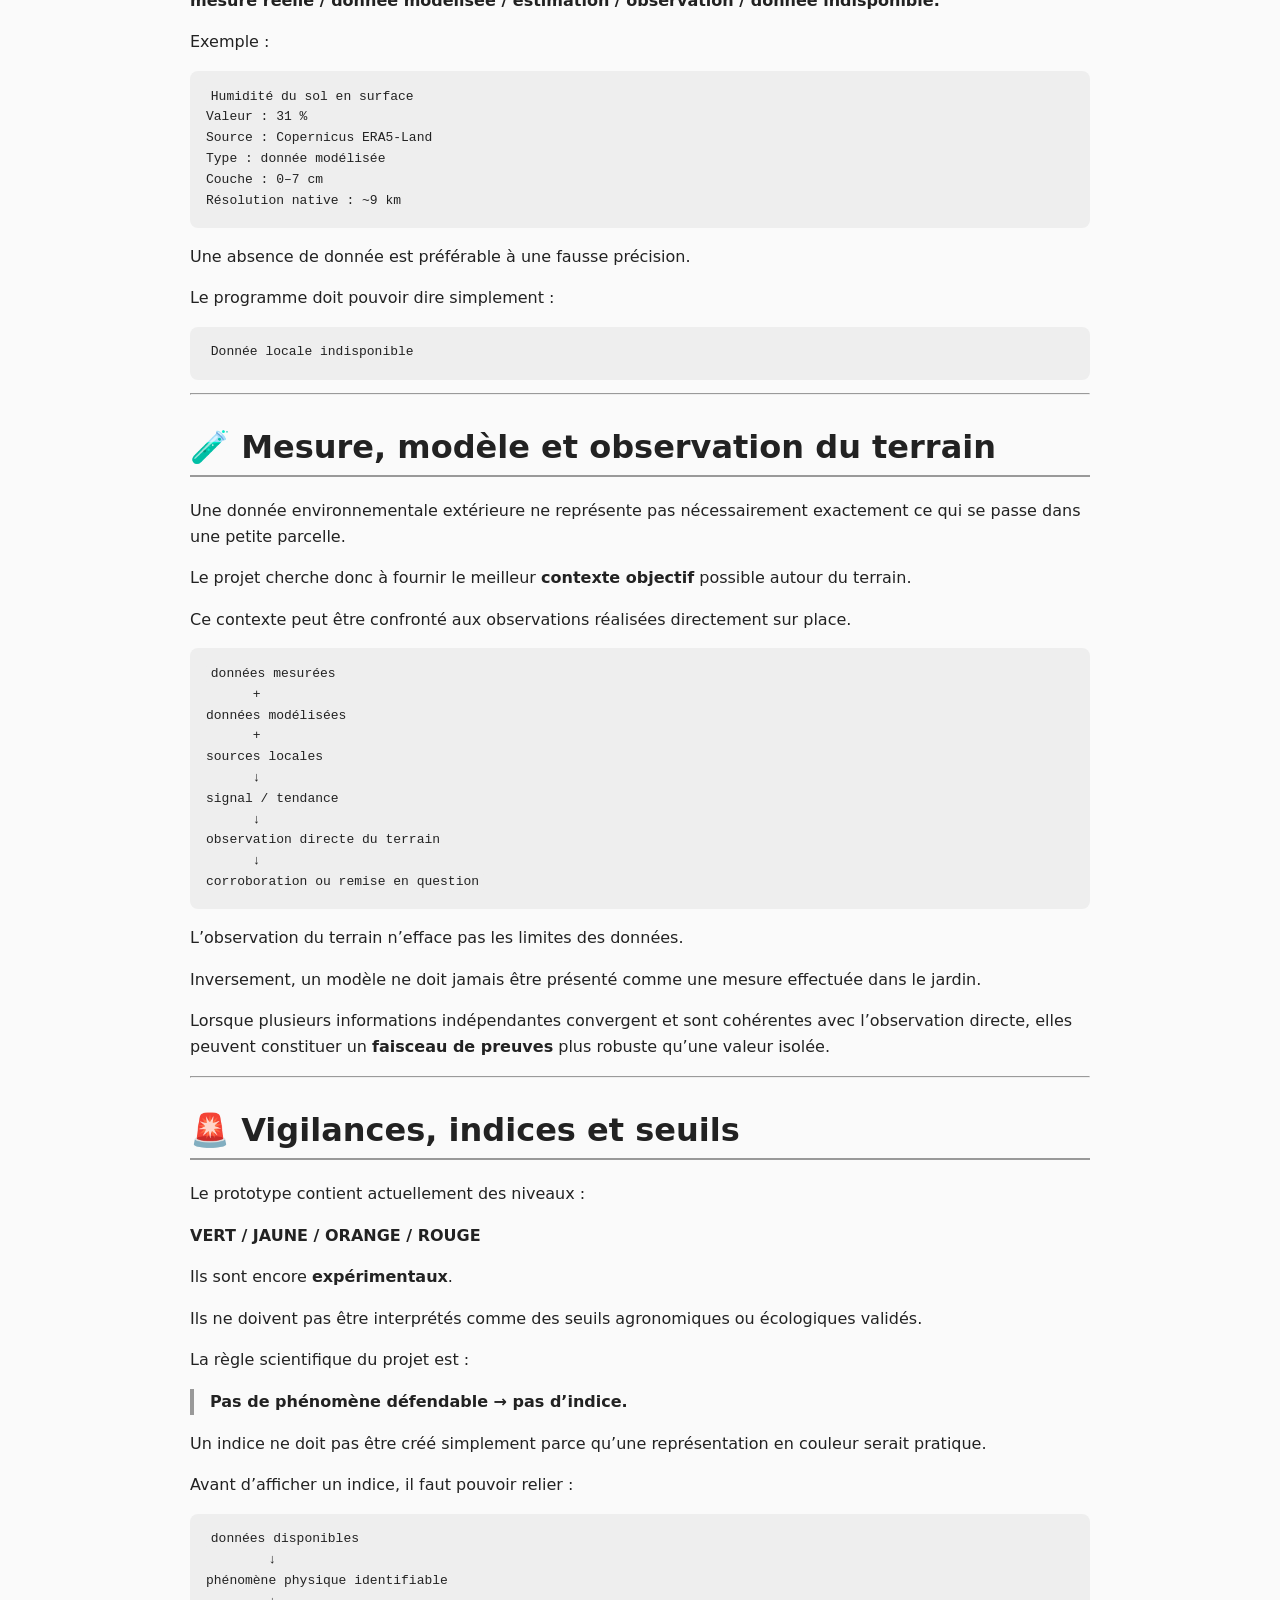
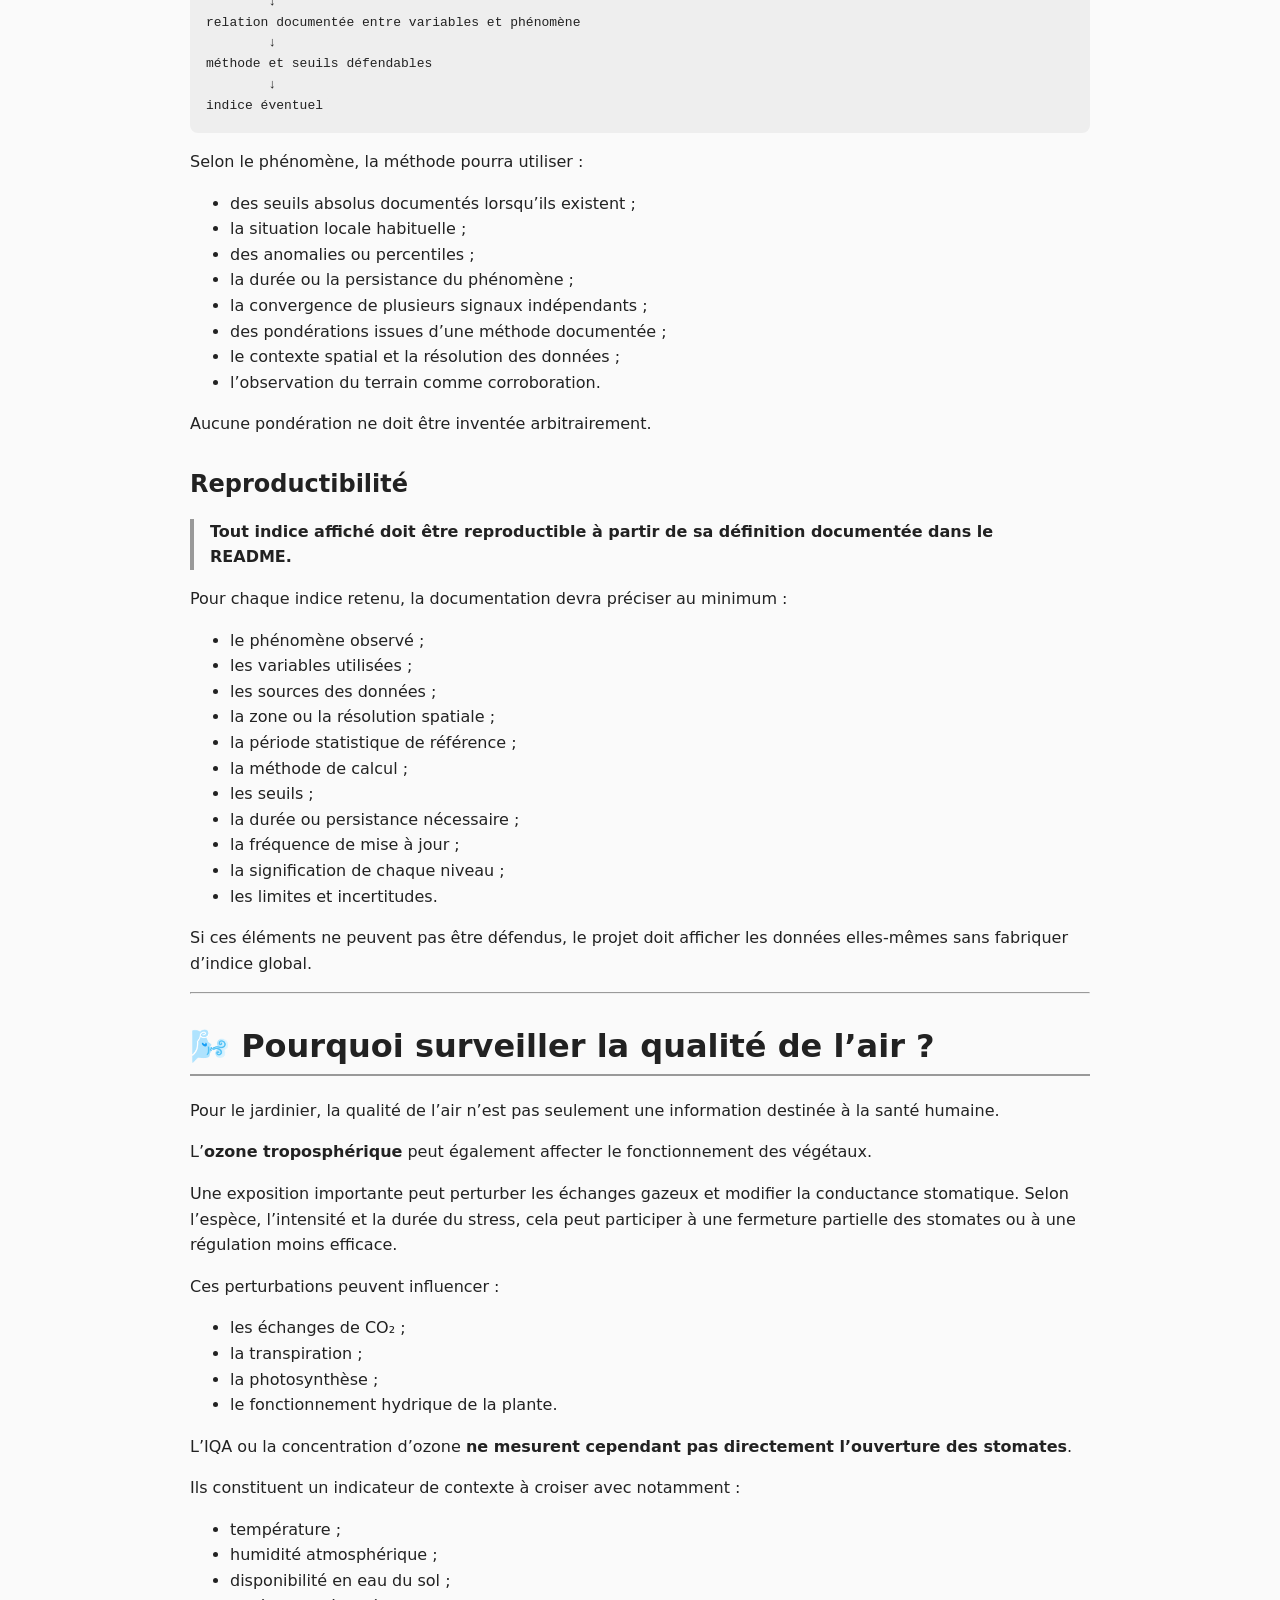
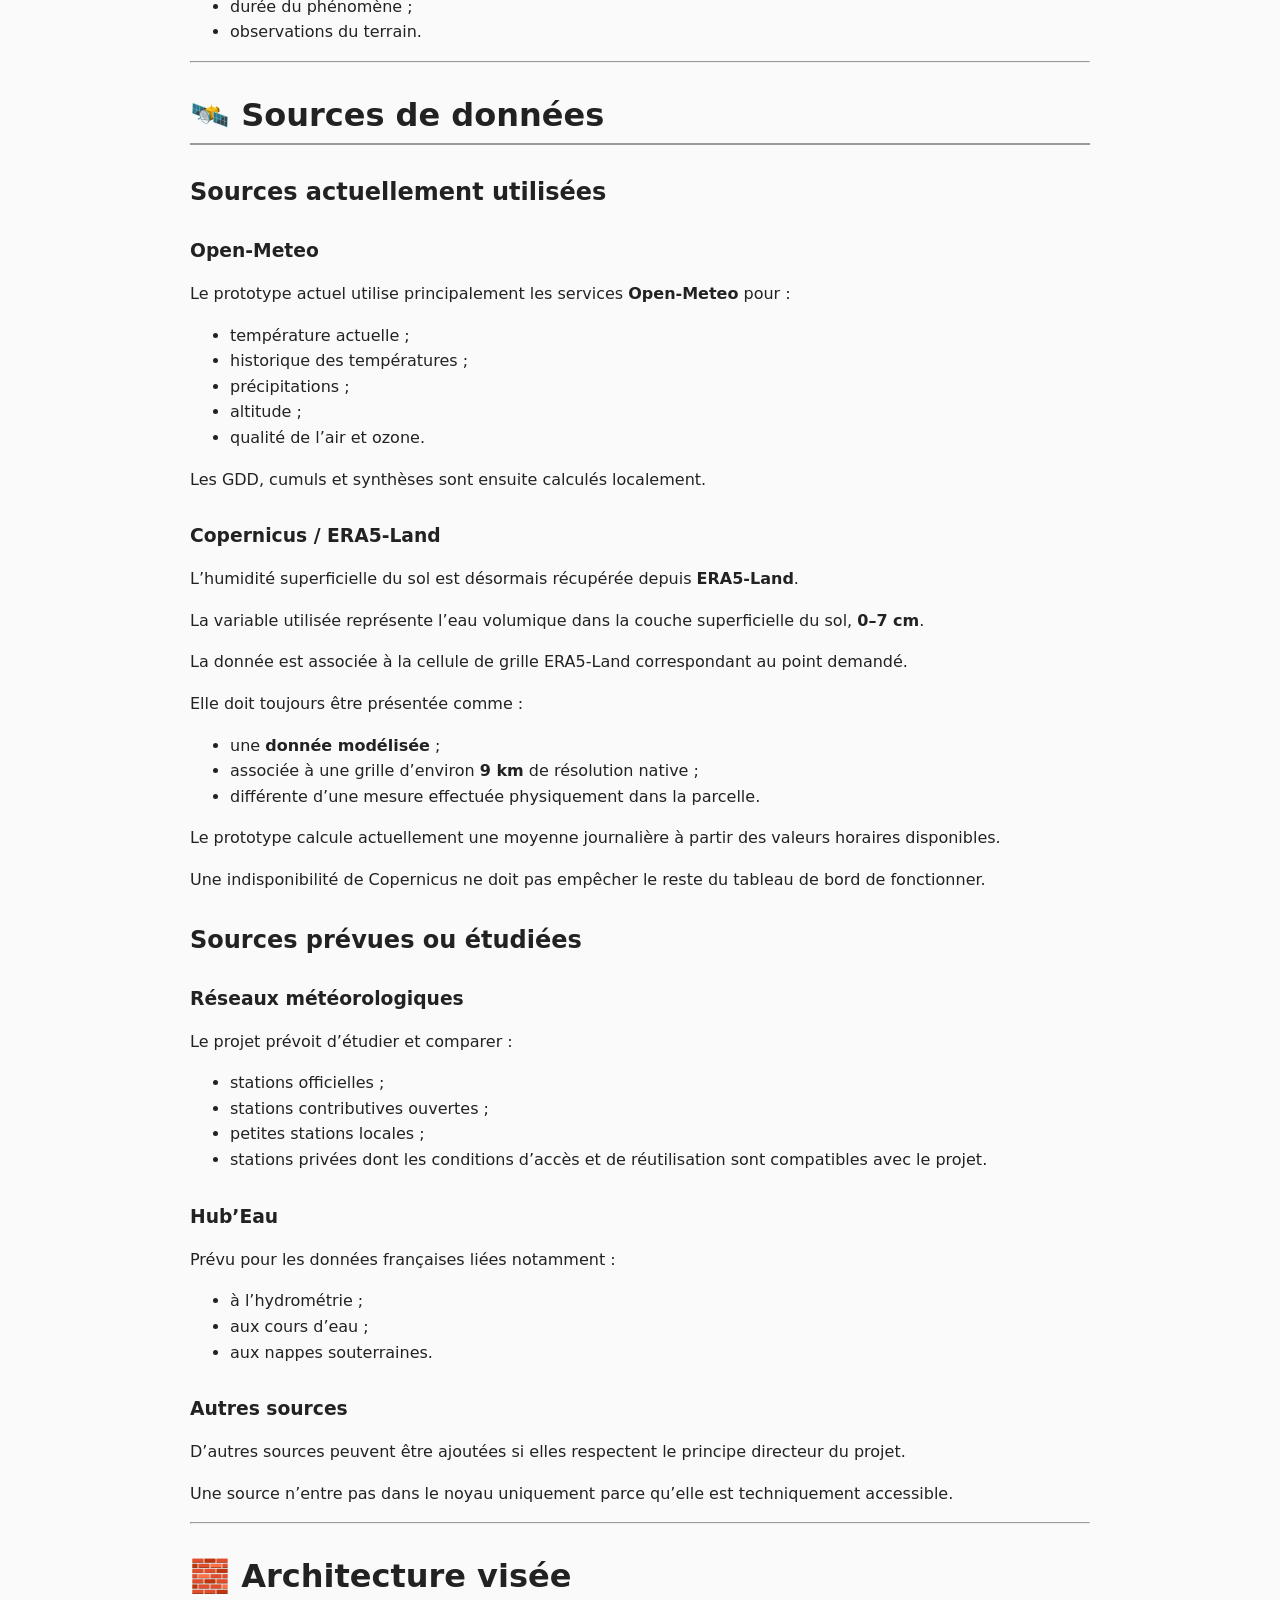
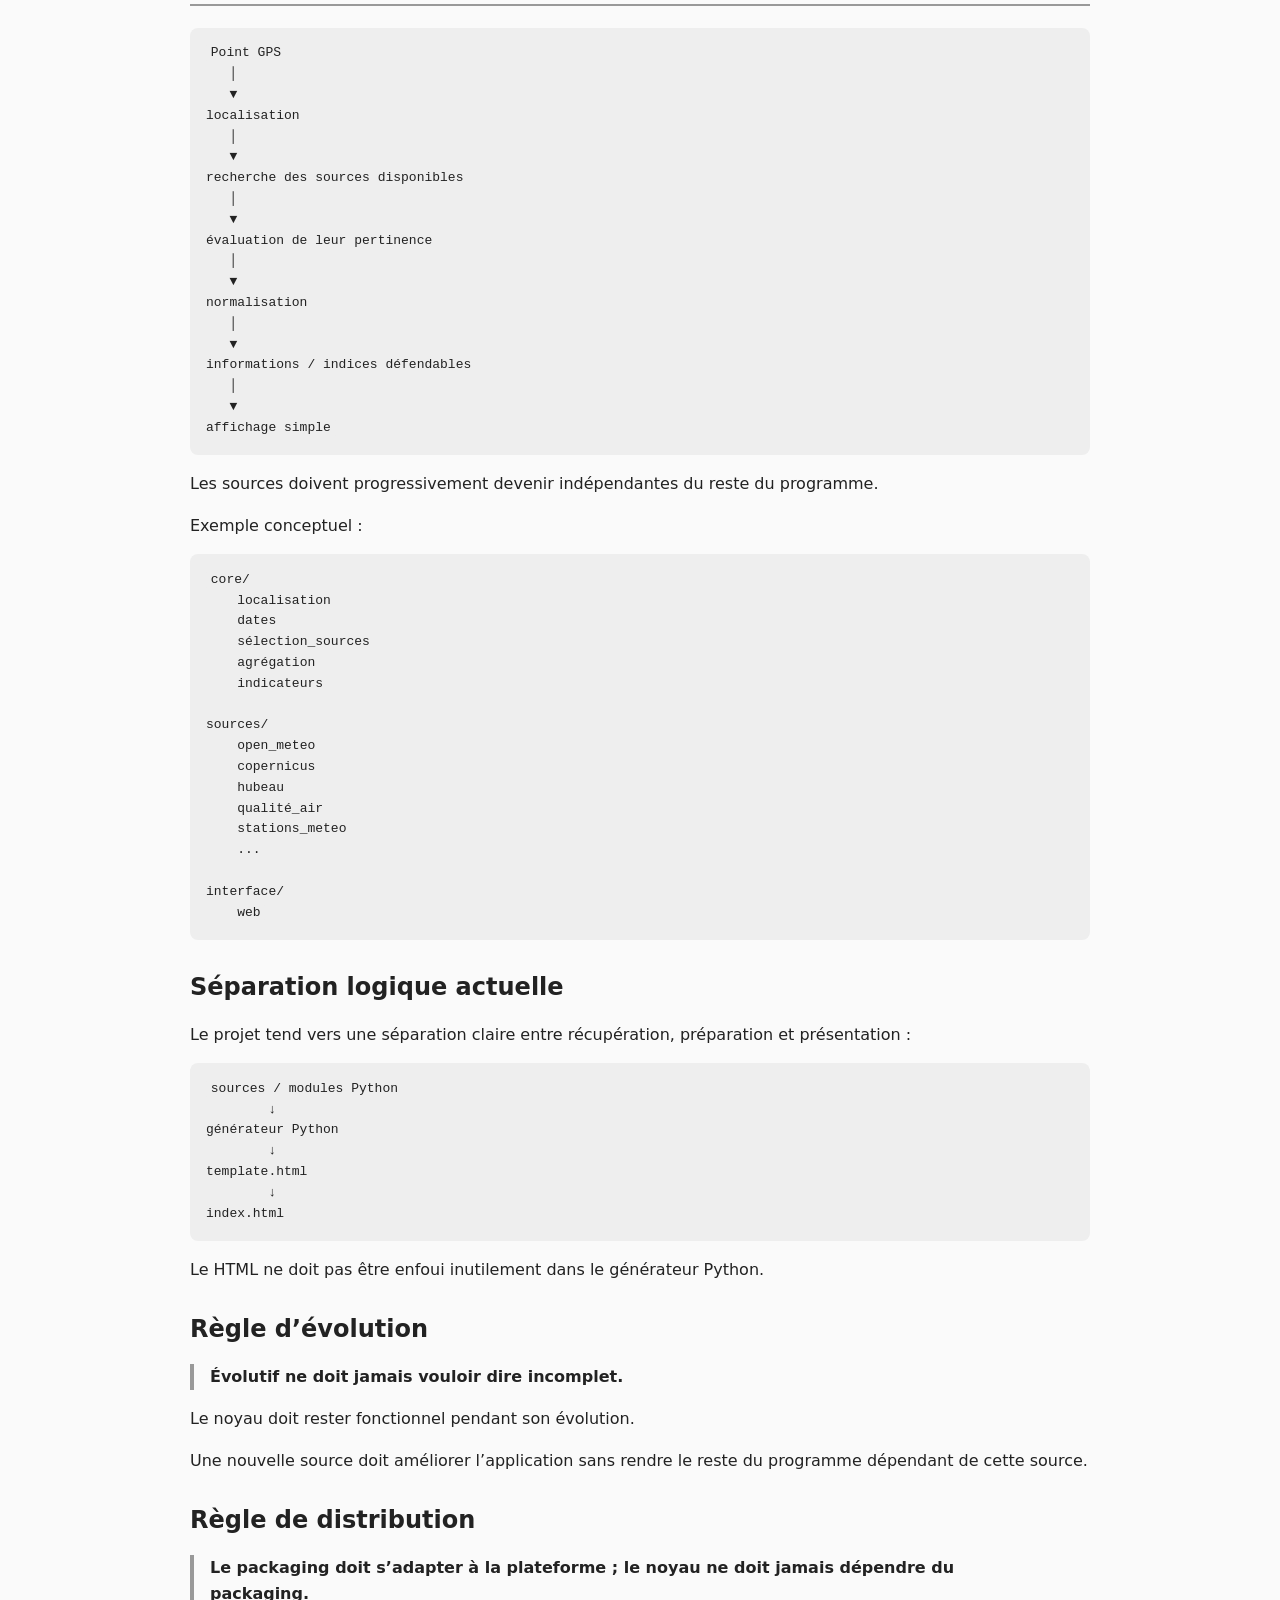
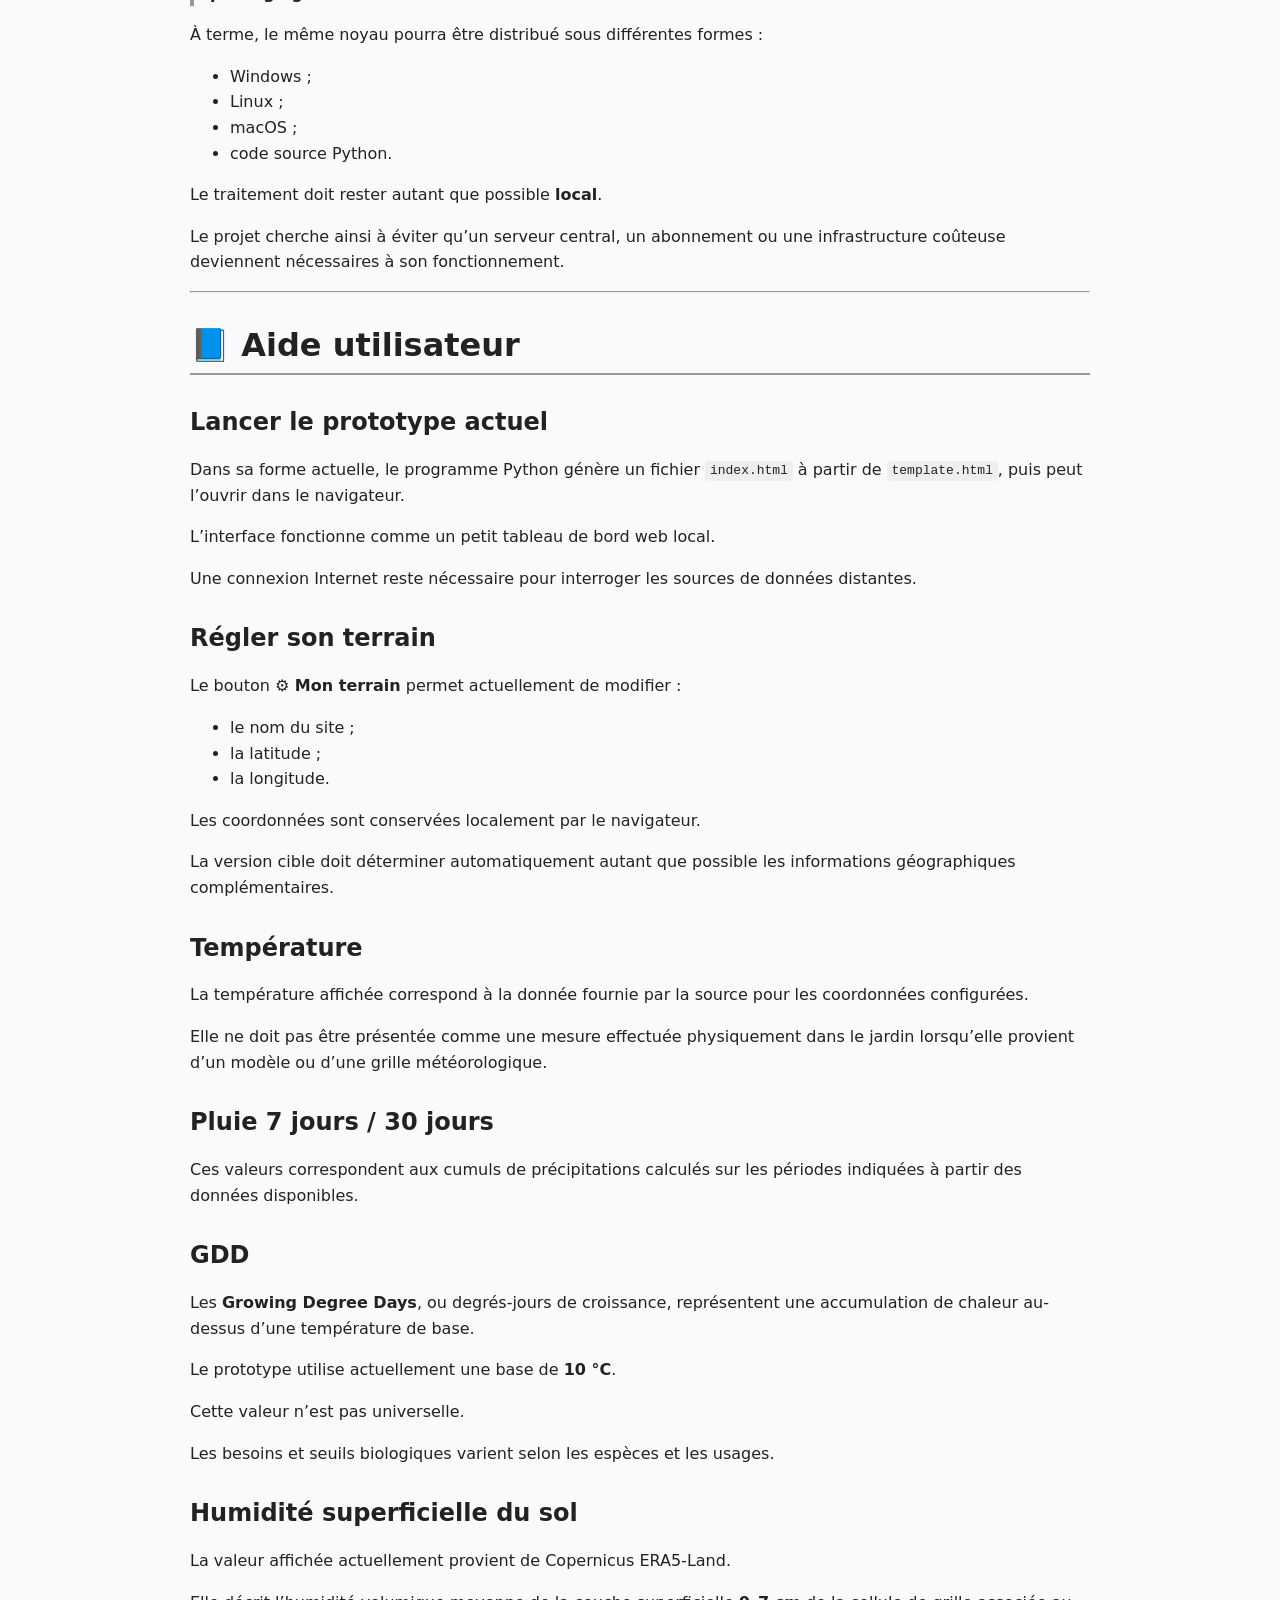
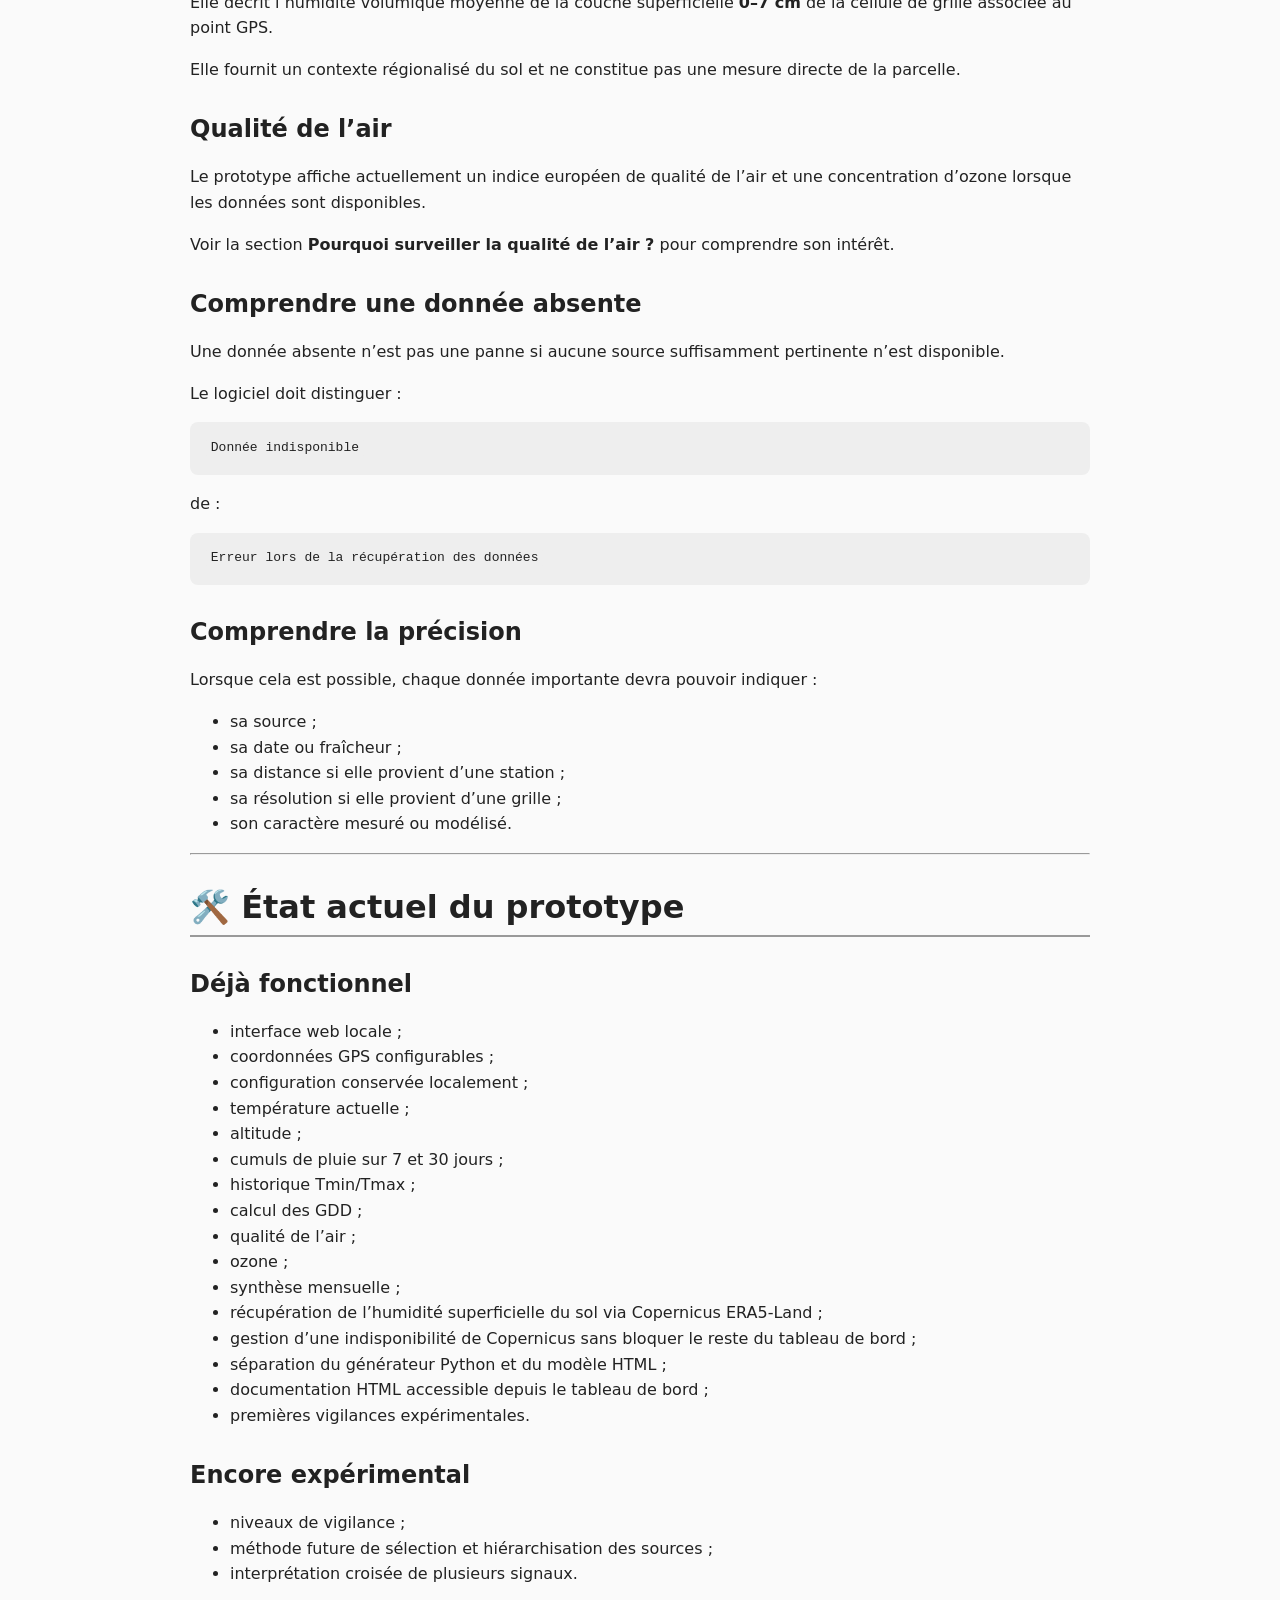
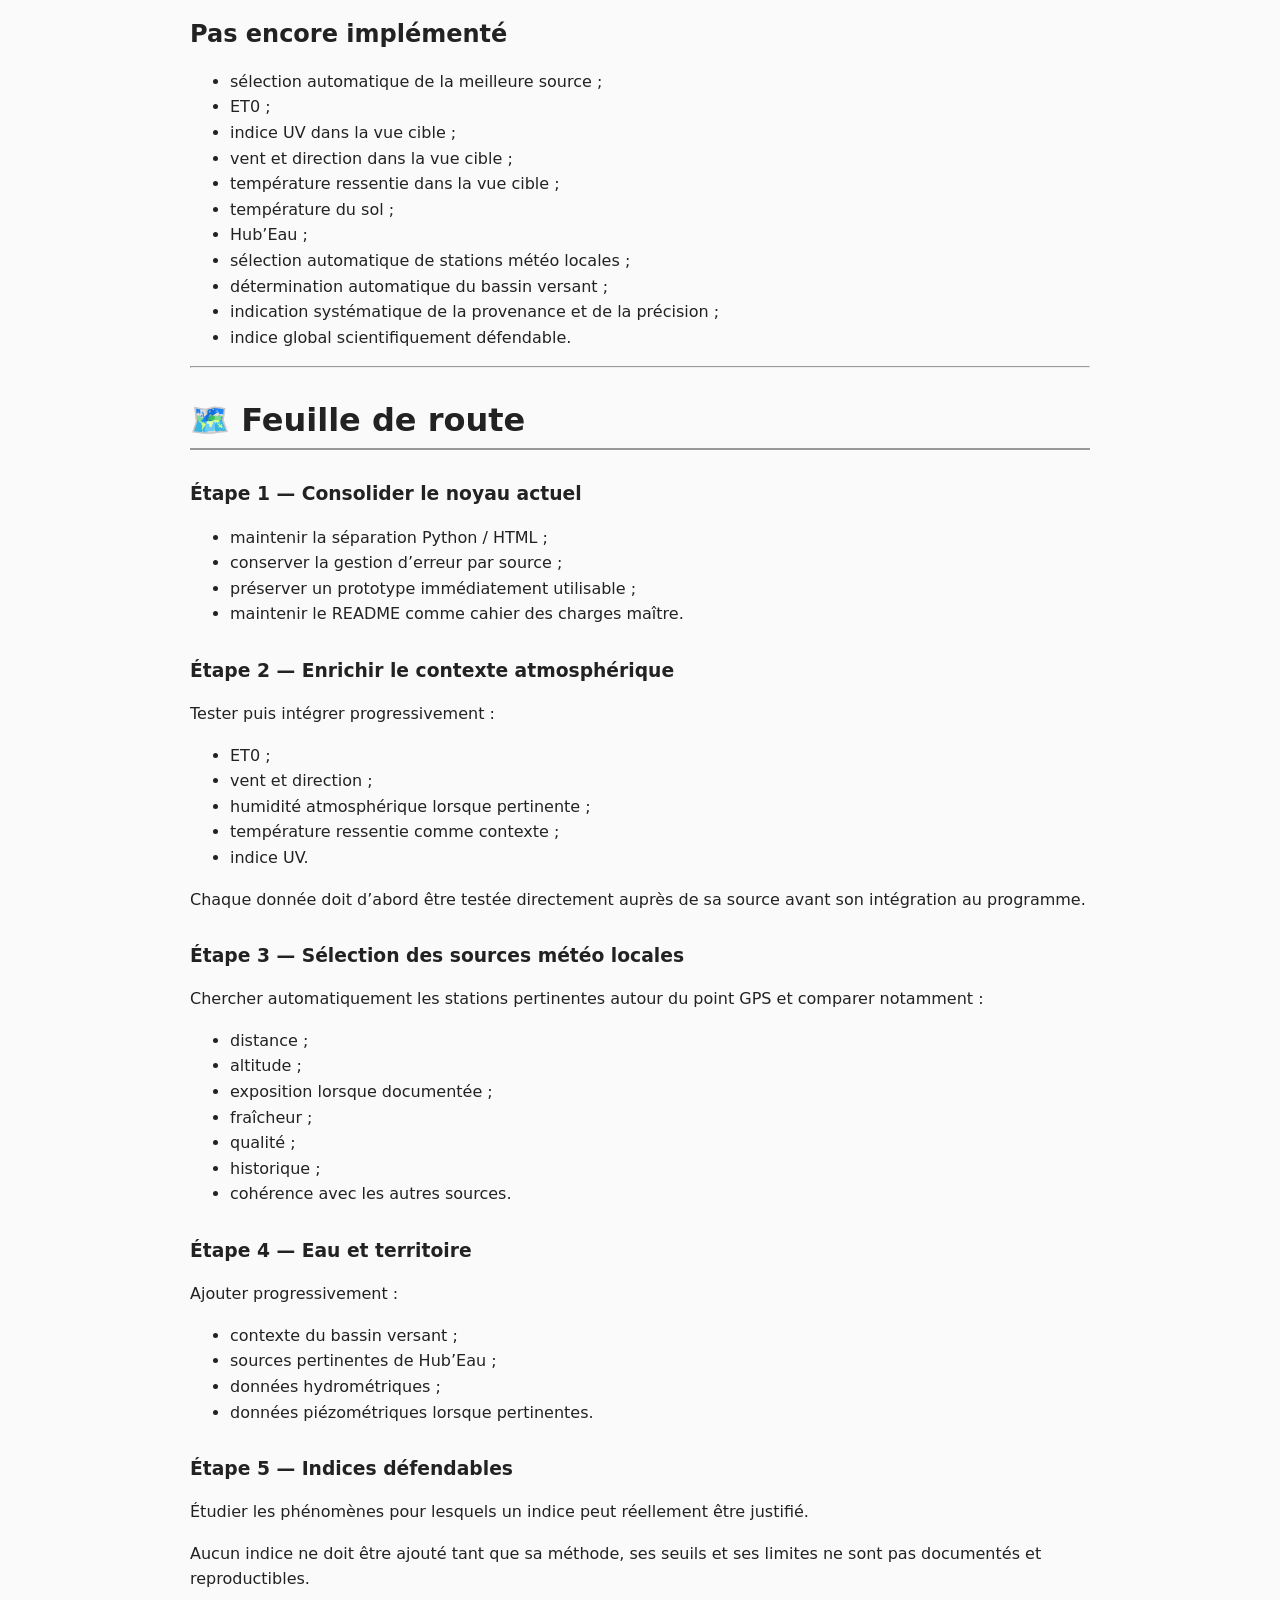
==== commit 668de46a: "Met à jour le README et la documentation" ====
--- a/documentation.html
+++ b/documentation.html
@@ -4,36 +4,86 @@
   <meta charset="utf-8" />
   <meta name="generator" content="pandoc" />
   <meta name="viewport" content="width=device-width, initial-scale=1.0, user-scalable=yes" />
-  <title>README</title>
+  <title>Au Fond du Jardin ��� Documentation</title>
   <style>
     code{white-space: pre-wrap;}
     span.smallcaps{font-variant: small-caps;}
-    span.underline{text-decoration: underline;}
-    div.column{display: inline-block; vertical-align: top; width: 50%;}
+    div.columns{display: flex; gap: min(4vw, 1.5em);}
+    div.column{flex: auto; overflow-x: auto;}
     div.hanging-indent{margin-left: 1.5em; text-indent: -1.5em;}
-    ul.task-list{list-style: none;}
+    /* The extra [class] is a hack that increases specificity enough to
+       override a similar rule in reveal.js */
+    ul.task-list[class]{list-style: none;}
+    ul.task-list li input[type="checkbox"] {
+      font-size: inherit;
+      width: 0.8em;
+      margin: 0 0.8em 0.2em -1.6em;
+      vertical-align: middle;
+    }
+    .display.math{display: block; text-align: center; margin: 0.5rem auto;}
   </style>
   <link rel="stylesheet" href="documentation.css" />
 </head>
 <body>
+<header id="title-block-header">
+<h1 class="title">Au Fond du Jardin ��� Documentation</h1>
+</header>
 <h1 id="au-fond-du-jardin">🌿 Au Fond du Jardin</h1>
-<p><strong>Au Fond du Jardin</strong> est un projet libre et local-first qui cherche à rendre compréhensibles et utiles des données environnementales ouvertes autour d’un terrain.</p>
-<p>Il est pensé d’abord pour les <strong>jardiniers, vergers, petits terrains et observateurs de leur environnement</strong> qui veulent comprendre ce qui se passe réellement autour d’eux sans devoir apprendre Python, JSON, les API ou les outils scientifiques utilisés en arrière-plan.</p>
-<blockquote>
-<p><strong>Mission : rendre gratuitement accessible une information environnementale locale qui existe déjà dans les données ouvertes, mais dont l’accès et le croisement sont aujourd’hui trop complexes pour l’utilisateur ordinaire.</strong></p>
-</blockquote>
+<h2 id="pourquoi-au-fond-du-jardin">🌱 Pourquoi Au Fond du Jardin ?</h2>
+<p>Les services professionnels d’agrométéorologie permettent déjà de
+croiser différentes données pour suivre finement les conditions
+environnementales autour des cultures.</p>
+<p>Mais cette capacité reste difficilement accessible au particulier :
+les données ouvertes existent, mais elles sont dispersées entre de
+nombreuses sources, parfois techniques à exploiter et de résolutions
+différentes.</p>
+<p><strong>Au Fond du Jardin cherche à rendre cette capacité
+d’observation accessible au plus grand nombre.</strong></p>
+<p>À partir d’un simple point GPS, le projet recherche, croise et
+présente les meilleures informations environnementales ouvertes
+disponibles autour de ce lieu.</p>
+<p>Dans un contexte de réchauffement climatique, où l’adaptation locale
+devient de plus en plus importante, mieux comprendre ce qui se passe
+réellement autour de son terrain ne devrait pas être réservé aux
+professionnels disposant de services spécialisés.</p>
+<blockquote>
+<p><strong>Mission : rendre gratuitement accessible une information
+environnementale locale qui existe déjà dans les données ouvertes, mais
+dont l’accès et le croisement sont aujourd’hui trop complexes pour
+l’utilisateur ordinaire.</strong></p>
+</blockquote>
+<p><strong>Au Fond du Jardin observe, croise et hiérarchise. Il ne
+prescrit pas.</strong></p>
 <hr />
 <h2 id="principe-directeur">🧭 Principe directeur</h2>
-<p>La question qui guide l’ajout d’une source, d’un indicateur ou d’une fonction est :</p>
-<blockquote>
-<p><strong>Est-ce que cette source permet, quelque part, d’améliorer la meilleure information disponible autour d’un point GPS ?</strong></p>
+<p>La question qui guide l’ajout d’une source, d’un indicateur ou d’une
+fonction est :</p>
+<blockquote>
+<p><strong>Est-ce que cette source permet, quelque part, d’améliorer la
+meilleure information disponible autour d’un point GPS ?</strong></p>
 </blockquote>
 <p>Le projet ne cherche donc pas à accumuler les API.</p>
-<p>Il cherche à déterminer, pour chaque information utile, <strong>la meilleure donnée raisonnablement disponible autour du lieu demandé</strong>.</p>
+<p>Il cherche à déterminer, pour chaque information utile, <strong>la
+meilleure donnée raisonnablement disponible autour du lieu
+demandé</strong>.</p>
 <p>La source la plus proche n’est pas nécessairement la meilleure.</p>
-<p>Une donnée doit aussi être évaluée selon sa pertinence physique, sa fraîcheur, sa qualité et sa résolution.</p>
-<hr />
-<h1 id="ce-que-doit-vivre-lutilisateur">🌱 Ce que doit vivre l’utilisateur</h1>
+<p>Une donnée doit aussi être évaluée selon :</p>
+<ul>
+<li>sa pertinence physique ;</li>
+<li>sa fraîcheur ;</li>
+<li>sa qualité et sa documentation ;</li>
+<li>sa résolution spatiale ;</li>
+<li>sa distance au point GPS ;</li>
+<li>son altitude et son contexte topographique lorsque cela compte
+;</li>
+<li>son bassin versant ou son contexte hydrologique lorsque cela compte
+;</li>
+<li>son caractère mesuré ou modélisé ;</li>
+<li>la disponibilité d’un historique.</li>
+</ul>
+<hr />
+<h1 id="ce-que-doit-vivre-lutilisateur">🌱 Ce que doit vivre
+l’utilisateur</h1>
 <p>L’objectif est une utilisation aussi simple que possible.</p>
 <p>À terme, l’utilisateur ne devrait avoir besoin de fournir que :</p>
 <ul>
@@ -41,7 +91,8 @@
 <li>sa latitude ;</li>
 <li>sa longitude.</li>
 </ul>
-<p>Lorsque cela est possible, le logiciel doit déterminer automatiquement le reste :</p>
+<p>Lorsque cela est possible, le logiciel doit déterminer
+automatiquement le reste :</p>
 <ul>
 <li>commune et contexte géographique ;</li>
 <li>bassin versant ;</li>
@@ -51,50 +102,89 @@
 <li>résolution ou distance de chaque donnée.</li>
 </ul>
 <p>Le tableau de bord doit pouvoir être compris rapidement.</p>
+<p>Les détails techniques doivent rester accessibles à celui qui
+souhaite savoir <strong>pourquoi</strong> une donnée a été retenue.</p>
 <h2 id="règle-de-mise-en-page">Règle de mise en page</h2>
 <blockquote>
-<p><strong>Ne jamais surcharger l’interface. L’information utile doit être identifiable immédiatement.</strong></p>
+<p><strong>Ne jamais surcharger l’interface. L’information utile doit
+être identifiable immédiatement.</strong></p>
 </blockquote>
 <p>La mise en page doit donner la priorité visuelle à l’essentiel :</p>
 <ul>
 <li>valeur ou information principale ;</li>
-<li>état ou vigilance lorsqu’ils sont réellement utiles ;</li>
+<li>état ou vigilance uniquement lorsqu’ils sont réellement défendables
+;</li>
 <li>contexte minimal nécessaire à la compréhension.</li>
 </ul>
-<p>Les informations techniques détaillées — source, variable, résolution, méthode, licence ou autres métadonnées — doivent être documentées principalement dans le présent README plutôt que répétées dans le tableau de bord.</p>
-<p>Lorsqu’un détail supplémentaire est nécessaire dans l’interface, il doit rester secondaire et ne pas gêner la lecture immédiate.</p>
+<p>Les informations techniques détaillées — source, variable,
+résolution, méthode, licence ou autres métadonnées — doivent être
+documentées principalement dans le présent README plutôt que répétées
+dans le tableau de bord.</p>
+<p>Lorsqu’un détail supplémentaire est nécessaire dans l’interface, il
+doit rester secondaire et ne pas gêner la lecture immédiate.</p>
 <p><strong>Interface = information utile rapidement identifiable.<br />
 README = traçabilité, sources, méthodes et limites.</strong></p>
 <hr />
-<h1 id="informations-environnementales-recherchées">📊 Informations environnementales recherchées</h1>
-<p>Selon les sources disponibles autour du point GPS, le projet peut chercher à restituer notamment :</p>
+<h1 id="informations-environnementales-recherchées">📊 Informations
+environnementales recherchées</h1>
+<p>Selon les sources disponibles autour du point GPS, le projet peut
+chercher à restituer notamment :</p>
+<h2 id="météo">Météo</h2>
 <ul>
 <li>température de l’air ;</li>
 <li>températures minimales et maximales ;</li>
+<li>température ressentie comme information de contexte ;</li>
+<li>humidité atmosphérique ;</li>
+<li>vitesse du vent ;</li>
+<li>direction du vent ;</li>
 <li>précipitations et cumuls ;</li>
-<li>degrés-jours de croissance (GDD) ;</li>
+<li>degrés-jours de croissance (GDD).</li>
+</ul>
+<h2 id="environnement">Environnement</h2>
+<ul>
+<li>évapotranspiration de référence <strong>ET0</strong> ;</li>
+<li>indice UV ;</li>
 <li>qualité de l’air ;</li>
-<li>ozone ;</li>
+<li>ozone.</li>
+</ul>
+<p>L’ET0 représente la demande évaporative de référence de
+l’atmosphère.</p>
+<p>Elle ne doit pas être présentée comme une mesure directe de l’eau
+réellement perdue par une parcelle ni comme un besoin automatique
+d’arrosage.</p>
+<h2 id="eau-sol-et-territoire">Eau, sol et territoire</h2>
+<ul>
 <li>humidité superficielle du sol ;</li>
 <li>température du sol ;</li>
 <li>contexte hydrologique ;</li>
+<li>bassin versant ;</li>
 <li>débit des cours d’eau ;</li>
 <li>niveau des nappes ;</li>
-<li>autres indicateurs environnementaux apportant une information locale réellement utile.</li>
-</ul>
-<p>Toutes ces données ne sont <strong>pas encore implémentées</strong>.</p>
-<p>Le projet évolue progressivement sans prétendre disposer d’une information qui n’existe pas encore dans le logiciel.</p>
-<hr />
-<h1 id="choisir-la-meilleure-information-disponible">🔎 Choisir la meilleure information disponible</h1>
+<li>autres indicateurs environnementaux apportant une information locale
+réellement utile.</li>
+</ul>
+<p>Toutes ces données ne sont <strong>pas encore
+implémentées</strong>.</p>
+<p>Le projet évolue progressivement sans prétendre disposer d’une
+information qui n’existe pas encore dans le logiciel.</p>
+<hr />
+<h1 id="choisir-la-meilleure-information-disponible">🔎 Choisir la
+meilleure information disponible</h1>
 <h2 id="proximité-pertinence">Proximité ≠ pertinence</h2>
-<p>Une station située à 2 km peut être moins représentative qu’une station située à 8 km.</p>
+<p>Une station située à 2 km peut être moins représentative qu’une
+station située à 8 km.</p>
 <p>Exemples :</p>
 <ul>
-<li>une station hydrologique proche mais située sur un autre bassin versant ;</li>
+<li>une station hydrologique proche mais située sur un autre bassin
+versant ;</li>
 <li>une station météo privée très proche mais mal exposée ;</li>
-<li>une station officielle légèrement plus éloignée mais beaucoup mieux documentée.</li>
-</ul>
-<p>La sélection des sources doit progressivement pouvoir tenir compte de :</p>
+<li>une station officielle légèrement plus éloignée mais beaucoup mieux
+documentée ;</li>
+<li>une petite station locale bien située pouvant révéler un phénomène
+que la grille d’un modèle représente mal.</li>
+</ul>
+<p>La sélection des sources doit progressivement pouvoir tenir compte de
+:</p>
 <ul>
 <li>distance ;</li>
 <li>fraîcheur de la donnée ;</li>
@@ -104,59 +194,137 @@
 <li>cohérence topographique ;</li>
 <li>bassin versant ou cours d’eau concerné ;</li>
 <li>disponibilité d’un historique ;</li>
-<li>caractère mesuré ou modélisé.</li>
-</ul>
+<li>caractère mesuré ou modélisé ;</li>
+<li>cohérence avec d’autres sources indépendantes.</li>
+</ul>
+<h2 id="stations-météorologiques-locales">Stations météorologiques
+locales</h2>
+<p>Les petites stations locales constituent une famille de sources
+importante pour le projet.</p>
+<p>Elles peuvent améliorer fortement certaines informations autour du
+point GPS, notamment :</p>
+<ul>
+<li>température ;</li>
+<li>humidité de l’air ;</li>
+<li>vent ;</li>
+<li>précipitations ;</li>
+<li>parfois rayonnement ou autres variables.</li>
+</ul>
+<p>Leur valeur dépend toutefois de leur installation, de leur
+exposition, de leur entretien, de leur fraîcheur et de la documentation
+disponible.</p>
+<p>Le projet doit donc chercher à <strong>évaluer</strong> une station
+locale, et non simplement à la choisir parce qu’elle est proche.</p>
 <h2 id="transparence">Transparence</h2>
 <p>Le logiciel doit distinguer clairement :</p>
-<p><strong>mesure réelle / donnée modélisée / estimation / donnée indisponible.</strong></p>
+<p><strong>mesure réelle / donnée modélisée / estimation / observation /
+donnée indisponible.</strong></p>
 <p>Exemple :</p>
 <pre class="text"><code>Humidité du sol en surface
-Valeur : 0,31 m³/m³
+Valeur : 31 %
 Source : Copernicus ERA5-Land
 Type : donnée modélisée
-Résolution : ~9 km</code></pre>
+Couche : 0–7 cm
+Résolution native : ~9 km</code></pre>
 <p>Une absence de donnée est préférable à une fausse précision.</p>
 <p>Le programme doit pouvoir dire simplement :</p>
 <pre class="text"><code>Donnée locale indisponible</code></pre>
 <hr />
-<h1 id="mesure-modèle-et-observation-du-jardinier">🧪 Mesure, modèle et observation du jardinier</h1>
-<p>Une donnée environnementale extérieure ne représente pas nécessairement exactement ce qui se passe dans une petite parcelle.</p>
-<p>Le projet cherche donc à fournir un <strong>contexte objectif</strong> autour du terrain.</p>
-<p>À terme, ce contexte pourra être croisé avec les observations réalisées directement dans le jardin.</p>
-<pre class="text"><code>             observations du jardinier
-                       │
-                       ▼
-                    terrain
-                       ▲
-          ┌────────────┼────────────┐
-          │            │            │
-       météo       hydrologie     satellite
-          └────────────┼────────────┘
-                       ▼
-              contexte objectif</code></pre>
-<p>Plusieurs indicateurs indépendants et cohérents peuvent constituer un <strong>faisceau de preuves</strong> plus utile qu’une valeur isolée.</p>
-<hr />
-<h1 id="vigilances-et-seuils">🚨 Vigilances et seuils</h1>
+<h1 id="mesure-modèle-et-observation-du-terrain">🧪 Mesure, modèle et
+observation du terrain</h1>
+<p>Une donnée environnementale extérieure ne représente pas
+nécessairement exactement ce qui se passe dans une petite parcelle.</p>
+<p>Le projet cherche donc à fournir le meilleur <strong>contexte
+objectif</strong> possible autour du terrain.</p>
+<p>Ce contexte peut être confronté aux observations réalisées
+directement sur place.</p>
+<pre class="text"><code>données mesurées
+      +
+données modélisées
+      +
+sources locales
+      ↓
+signal / tendance
+      ↓
+observation directe du terrain
+      ↓
+corroboration ou remise en question</code></pre>
+<p>L’observation du terrain n’efface pas les limites des données.</p>
+<p>Inversement, un modèle ne doit jamais être présenté comme une mesure
+effectuée dans le jardin.</p>
+<p>Lorsque plusieurs informations indépendantes convergent et sont
+cohérentes avec l’observation directe, elles peuvent constituer un
+<strong>faisceau de preuves</strong> plus robuste qu’une valeur
+isolée.</p>
+<hr />
+<h1 id="vigilances-indices-et-seuils">🚨 Vigilances, indices et
+seuils</h1>
 <p>Le prototype contient actuellement des niveaux :</p>
 <p><strong>VERT / JAUNE / ORANGE / ROUGE</strong></p>
 <p>Ils sont encore <strong>expérimentaux</strong>.</p>
-<p>Ils ne doivent pas être interprétés comme des seuils agronomiques ou écologiques validés.</p>
-<p>Le futur système de vigilance devra utiliser, selon l’indicateur :</p>
+<p>Ils ne doivent pas être interprétés comme des seuils agronomiques ou
+écologiques validés.</p>
+<p>La règle scientifique du projet est :</p>
+<blockquote>
+<p><strong>Pas de phénomène défendable → pas d’indice.</strong></p>
+</blockquote>
+<p>Un indice ne doit pas être créé simplement parce qu’une
+représentation en couleur serait pratique.</p>
+<p>Avant d’afficher un indice, il faut pouvoir relier :</p>
+<pre class="text"><code>données disponibles
+        ↓
+phénomène physique identifiable
+        ↓
+relation documentée entre variables et phénomène
+        ↓
+méthode et seuils défendables
+        ↓
+indice éventuel</code></pre>
+<p>Selon le phénomène, la méthode pourra utiliser :</p>
 <ul>
 <li>des seuils absolus documentés lorsqu’ils existent ;</li>
 <li>la situation locale habituelle ;</li>
 <li>des anomalies ou percentiles ;</li>
-<li>la durée du phénomène ;</li>
-<li>la convergence de plusieurs indicateurs ;</li>
-<li>éventuellement une observation effectuée sur le terrain.</li>
-</ul>
-<p>L’objectif n’est pas de produire une alerte spectaculaire.</p>
-<p>L’objectif est de pouvoir expliquer <strong>pourquoi</strong> un niveau de vigilance est affiché.</p>
-<hr />
-<h1 id="pourquoi-surveiller-la-qualité-de-lair">🌬️ Pourquoi surveiller la qualité de l’air ?</h1>
-<p>Pour le jardinier, la qualité de l’air n’est pas seulement une information destinée à la santé humaine.</p>
-<p>L’<strong>ozone troposphérique</strong> peut également affecter le fonctionnement des végétaux.</p>
-<p>Une exposition importante peut perturber les échanges gazeux et modifier la conductance stomatique. Selon l’espèce, l’intensité et la durée du stress, cela peut participer à une fermeture partielle des stomates ou à une régulation moins efficace.</p>
+<li>la durée ou la persistance du phénomène ;</li>
+<li>la convergence de plusieurs signaux indépendants ;</li>
+<li>des pondérations issues d’une méthode documentée ;</li>
+<li>le contexte spatial et la résolution des données ;</li>
+<li>l’observation du terrain comme corroboration.</li>
+</ul>
+<p>Aucune pondération ne doit être inventée arbitrairement.</p>
+<h2 id="reproductibilité">Reproductibilité</h2>
+<blockquote>
+<p><strong>Tout indice affiché doit être reproductible à partir de sa
+définition documentée dans le README.</strong></p>
+</blockquote>
+<p>Pour chaque indice retenu, la documentation devra préciser au minimum
+:</p>
+<ul>
+<li>le phénomène observé ;</li>
+<li>les variables utilisées ;</li>
+<li>les sources des données ;</li>
+<li>la zone ou la résolution spatiale ;</li>
+<li>la période statistique de référence ;</li>
+<li>la méthode de calcul ;</li>
+<li>les seuils ;</li>
+<li>la durée ou persistance nécessaire ;</li>
+<li>la fréquence de mise à jour ;</li>
+<li>la signification de chaque niveau ;</li>
+<li>les limites et incertitudes.</li>
+</ul>
+<p>Si ces éléments ne peuvent pas être défendus, le projet doit afficher
+les données elles-mêmes sans fabriquer d’indice global.</p>
+<hr />
+<h1 id="pourquoi-surveiller-la-qualité-de-lair">🌬️ Pourquoi surveiller
+la qualité de l’air ?</h1>
+<p>Pour le jardinier, la qualité de l’air n’est pas seulement une
+information destinée à la santé humaine.</p>
+<p>L’<strong>ozone troposphérique</strong> peut également affecter le
+fonctionnement des végétaux.</p>
+<p>Une exposition importante peut perturber les échanges gazeux et
+modifier la conductance stomatique. Selon l’espèce, l’intensité et la
+durée du stress, cela peut participer à une fermeture partielle des
+stomates ou à une régulation moins efficace.</p>
 <p>Ces perturbations peuvent influencer :</p>
 <ul>
 <li>les échanges de CO₂ ;</li>
@@ -164,19 +332,24 @@
 <li>la photosynthèse ;</li>
 <li>le fonctionnement hydrique de la plante.</li>
 </ul>
-<p>L’IQA ou la concentration d’ozone <strong>ne mesurent cependant pas directement l’ouverture des stomates</strong>.</p>
-<p>Ils constituent un indicateur de contexte à croiser avec notamment :</p>
+<p>L’IQA ou la concentration d’ozone <strong>ne mesurent cependant pas
+directement l’ouverture des stomates</strong>.</p>
+<p>Ils constituent un indicateur de contexte à croiser avec notamment
+:</p>
 <ul>
 <li>température ;</li>
 <li>humidité atmosphérique ;</li>
 <li>disponibilité en eau du sol ;</li>
 <li>durée du phénomène ;</li>
-<li>observations du jardinier.</li>
+<li>observations du terrain.</li>
 </ul>
 <hr />
 <h1 id="sources-de-données">🛰️ Sources de données</h1>
-<h2 id="sources-actuellement-utilisées">Sources actuellement utilisées</h2>
-<p>Le prototype actuel utilise principalement les services <strong>Open-Meteo</strong> pour :</p>
+<h2 id="sources-actuellement-utilisées">Sources actuellement
+utilisées</h2>
+<h3 id="open-meteo">Open-Meteo</h3>
+<p>Le prototype actuel utilise principalement les services
+<strong>Open-Meteo</strong> pour :</p>
 <ul>
 <li>température actuelle ;</li>
 <li>historique des températures ;</li>
@@ -185,22 +358,34 @@
 <li>qualité de l’air et ozone.</li>
 </ul>
 <p>Les GDD, cumuls et synthèses sont ensuite calculés localement.</p>
+<h3 id="copernicus-era5-land">Copernicus / ERA5-Land</h3>
+<p>L’humidité superficielle du sol est désormais récupérée depuis
+<strong>ERA5-Land</strong>.</p>
+<p>La variable utilisée représente l’eau volumique dans la couche
+superficielle du sol, <strong>0–7 cm</strong>.</p>
+<p>La donnée est associée à la cellule de grille ERA5-Land correspondant
+au point demandé.</p>
+<p>Elle doit toujours être présentée comme :</p>
+<ul>
+<li>une <strong>donnée modélisée</strong> ;</li>
+<li>associée à une grille d’environ <strong>9 km</strong> de résolution
+native ;</li>
+<li>différente d’une mesure effectuée physiquement dans la
+parcelle.</li>
+</ul>
+<p>Le prototype calcule actuellement une moyenne journalière à partir
+des valeurs horaires disponibles.</p>
+<p>Une indisponibilité de Copernicus ne doit pas empêcher le reste du
+tableau de bord de fonctionner.</p>
 <h2 id="sources-prévues-ou-étudiées">Sources prévues ou étudiées</h2>
-<h3 id="copernicus-era5-land">Copernicus / ERA5-Land</h3>
-<p>Prévu notamment pour apporter un contexte spatial continu et des informations telles que :</p>
-<ul>
-<li>humidité superficielle du sol ;</li>
-<li>température du sol ;</li>
-<li>historique environnemental ;</li>
-<li>anomalies par rapport aux conditions habituelles.</li>
-</ul>
-<p>Une donnée Copernicus devra toujours être présentée comme une donnée modélisée avec sa résolution réelle, et non comme une mesure effectuée dans le jardin.</p>
 <h3 id="réseaux-météorologiques">Réseaux météorologiques</h3>
 <p>Le projet prévoit d’étudier et comparer :</p>
 <ul>
 <li>stations officielles ;</li>
 <li>stations contributives ouvertes ;</li>
-<li>stations privées dont les conditions d’accès et de réutilisation sont compatibles avec le projet.</li>
+<li>petites stations locales ;</li>
+<li>stations privées dont les conditions d’accès et de réutilisation
+sont compatibles avec le projet.</li>
 </ul>
 <h3 id="hubeau">Hub’Eau</h3>
 <p>Prévu pour les données françaises liées notamment :</p>
@@ -210,8 +395,10 @@
 <li>aux nappes souterraines.</li>
 </ul>
 <h3 id="autres-sources">Autres sources</h3>
-<p>D’autres sources peuvent être ajoutées si elles respectent le principe directeur du projet.</p>
-<p>Une source n’entre pas dans le noyau uniquement parce qu’elle est techniquement accessible.</p>
+<p>D’autres sources peuvent être ajoutées si elles respectent le
+principe directeur du projet.</p>
+<p>Une source n’entre pas dans le noyau uniquement parce qu’elle est
+techniquement accessible.</p>
 <hr />
 <h1 id="architecture-visée">🧱 Architecture visée</h1>
 <pre class="text"><code>Point GPS
@@ -229,16 +416,18 @@
 normalisation
    │
    ▼
-indicateurs
+informations / indices défendables
    │
    ▼
 affichage simple</code></pre>
-<p>Les sources doivent progressivement devenir indépendantes du reste du programme.</p>
+<p>Les sources doivent progressivement devenir indépendantes du reste du
+programme.</p>
 <p>Exemple conceptuel :</p>
 <pre class="text"><code>core/
     localisation
     dates
     sélection_sources
+    agrégation
     indicateurs
 
 sources/
@@ -251,57 +440,106 @@
 
 interface/
     web</code></pre>
+<h2 id="séparation-logique-actuelle">Séparation logique actuelle</h2>
+<p>Le projet tend vers une séparation claire entre récupération,
+préparation et présentation :</p>
+<pre class="text"><code>sources / modules Python
+        ↓
+générateur Python
+        ↓
+template.html
+        ↓
+index.html</code></pre>
+<p>Le HTML ne doit pas être enfoui inutilement dans le générateur
+Python.</p>
 <h2 id="règle-dévolution">Règle d’évolution</h2>
 <blockquote>
 <p><strong>Évolutif ne doit jamais vouloir dire incomplet.</strong></p>
 </blockquote>
 <p>Le noyau doit rester fonctionnel pendant son évolution.</p>
-<p>Une nouvelle source doit améliorer l’application sans rendre le reste du programme dépendant de cette source.</p>
+<p>Une nouvelle source doit améliorer l’application sans rendre le reste
+du programme dépendant de cette source.</p>
 <h2 id="règle-de-distribution">Règle de distribution</h2>
 <blockquote>
-<p><strong>Le packaging doit s’adapter à la plateforme ; le noyau ne doit jamais dépendre du packaging.</strong></p>
-</blockquote>
-<p>À terme, le même noyau pourra être distribué sous différentes formes :</p>
+<p><strong>Le packaging doit s’adapter à la plateforme ; le noyau ne
+doit jamais dépendre du packaging.</strong></p>
+</blockquote>
+<p>À terme, le même noyau pourra être distribué sous différentes formes
+:</p>
 <ul>
 <li>Windows ;</li>
 <li>Linux ;</li>
 <li>macOS ;</li>
 <li>code source Python.</li>
 </ul>
-<p>Le traitement doit rester autant que possible <strong>local</strong>.</p>
-<p>Le projet cherche ainsi à éviter qu’un serveur central, un abonnement ou une infrastructure coûteuse deviennent nécessaires à son fonctionnement.</p>
+<p>Le traitement doit rester autant que possible
+<strong>local</strong>.</p>
+<p>Le projet cherche ainsi à éviter qu’un serveur central, un abonnement
+ou une infrastructure coûteuse deviennent nécessaires à son
+fonctionnement.</p>
 <hr />
 <h1 id="aide-utilisateur">📘 Aide utilisateur</h1>
 <h2 id="lancer-le-prototype-actuel">Lancer le prototype actuel</h2>
-<p>Dans sa forme actuelle, le programme Python génère un fichier <code>index.html</code> puis l’ouvre dans le navigateur.</p>
+<p>Dans sa forme actuelle, le programme Python génère un fichier
+<code>index.html</code> à partir de <code>template.html</code>, puis
+peut l’ouvrir dans le navigateur.</p>
 <p>L’interface fonctionne comme un petit tableau de bord web local.</p>
-<p>Une connexion Internet reste nécessaire pour interroger les sources de données distantes.</p>
+<p>Une connexion Internet reste nécessaire pour interroger les sources
+de données distantes.</p>
 <h2 id="régler-son-terrain">Régler son terrain</h2>
-<p>Le bouton <strong>⚙️ Réglages Mon Terrain</strong> permet actuellement de modifier les informations utilisées par le prototype.</p>
+<p>Le bouton <strong>⚙️ Mon terrain</strong> permet actuellement de
+modifier :</p>
+<ul>
+<li>le nom du site ;</li>
+<li>la latitude ;</li>
+<li>la longitude.</li>
+</ul>
 <p>Les coordonnées sont conservées localement par le navigateur.</p>
-<p>Certains champs présents aujourd’hui, comme le code INSEE et le bassin hydrographique, sont des héritages de la phase expérimentale.</p>
-<p><strong>Ils ne devraient pas avoir à être renseignés manuellement dans la version cible.</strong></p>
+<p>La version cible doit déterminer automatiquement autant que possible
+les informations géographiques complémentaires.</p>
 <h2 id="température">Température</h2>
-<p>La température affichée correspond à la donnée fournie par la source pour les coordonnées configurées.</p>
-<p>Elle ne doit pas être présentée comme une mesure effectuée physiquement dans le jardin lorsqu’elle provient d’un modèle ou d’une grille météorologique.</p>
+<p>La température affichée correspond à la donnée fournie par la source
+pour les coordonnées configurées.</p>
+<p>Elle ne doit pas être présentée comme une mesure effectuée
+physiquement dans le jardin lorsqu’elle provient d’un modèle ou d’une
+grille météorologique.</p>
 <h2 id="pluie-7-jours-30-jours">Pluie 7 jours / 30 jours</h2>
-<p>Ces valeurs correspondent aux cumuls de précipitations calculés sur les périodes indiquées à partir des données disponibles.</p>
+<p>Ces valeurs correspondent aux cumuls de précipitations calculés sur
+les périodes indiquées à partir des données disponibles.</p>
 <h2 id="gdd">GDD</h2>
-<p>Les <strong>Growing Degree Days</strong>, ou degrés-jours de croissance, représentent une accumulation de chaleur au-dessus d’une température de base.</p>
-<p>Le prototype utilise actuellement une base de <strong>10 °C</strong>.</p>
+<p>Les <strong>Growing Degree Days</strong>, ou degrés-jours de
+croissance, représentent une accumulation de chaleur au-dessus d’une
+température de base.</p>
+<p>Le prototype utilise actuellement une base de <strong>10
+°C</strong>.</p>
 <p>Cette valeur n’est pas universelle.</p>
-<p>Les besoins et seuils biologiques varient selon les espèces et les usages.</p>
+<p>Les besoins et seuils biologiques varient selon les espèces et les
+usages.</p>
+<h2 id="humidité-superficielle-du-sol">Humidité superficielle du
+sol</h2>
+<p>La valeur affichée actuellement provient de Copernicus ERA5-Land.</p>
+<p>Elle décrit l’humidité volumique moyenne de la couche superficielle
+<strong>0–7 cm</strong> de la cellule de grille associée au point
+GPS.</p>
+<p>Elle fournit un contexte régionalisé du sol et ne constitue pas une
+mesure directe de la parcelle.</p>
 <h2 id="qualité-de-lair">Qualité de l’air</h2>
-<p>Le prototype affiche actuellement un indice européen de qualité de l’air et une concentration d’ozone lorsque les données sont disponibles.</p>
-<p>Voir la section <strong>Pourquoi surveiller la qualité de l’air ?</strong> pour comprendre son intérêt pour le jardin.</p>
-<h2 id="comprendre-une-donnée-absente">Comprendre une donnée absente</h2>
-<p>Une donnée absente n’est pas une panne si aucune source suffisamment pertinente n’est disponible.</p>
-<p>Le logiciel doit progressivement apprendre à distinguer :</p>
+<p>Le prototype affiche actuellement un indice européen de qualité de
+l’air et une concentration d’ozone lorsque les données sont
+disponibles.</p>
+<p>Voir la section <strong>Pourquoi surveiller la qualité de l’air
+?</strong> pour comprendre son intérêt.</p>
+<h2 id="comprendre-une-donnée-absente">Comprendre une donnée
+absente</h2>
+<p>Une donnée absente n’est pas une panne si aucune source suffisamment
+pertinente n’est disponible.</p>
+<p>Le logiciel doit distinguer :</p>
 <pre class="text"><code>Donnée indisponible</code></pre>
 <p>de :</p>
 <pre class="text"><code>Erreur lors de la récupération des données</code></pre>
 <h2 id="comprendre-la-précision">Comprendre la précision</h2>
-<p>Lorsque cela est possible, chaque donnée importante devra pouvoir indiquer :</p>
+<p>Lorsque cela est possible, chaque donnée importante devra pouvoir
+indiquer :</p>
 <ul>
 <li>sa source ;</li>
 <li>sa date ou fraîcheur ;</li>
@@ -324,67 +562,91 @@
 <li>qualité de l’air ;</li>
 <li>ozone ;</li>
 <li>synthèse mensuelle ;</li>
+<li>récupération de l’humidité superficielle du sol via Copernicus
+ERA5-Land ;</li>
+<li>gestion d’une indisponibilité de Copernicus sans bloquer le reste du
+tableau de bord ;</li>
+<li>séparation du générateur Python et du modèle HTML ;</li>
+<li>documentation HTML accessible depuis le tableau de bord ;</li>
 <li>premières vigilances expérimentales.</li>
 </ul>
 <h2 id="encore-expérimental">Encore expérimental</h2>
 <ul>
-<li>caractérisation du relief ;</li>
 <li>niveaux de vigilance ;</li>
-<li>seuils spécifiques aux cultures ;</li>
-<li>code INSEE renseigné manuellement ;</li>
-<li>bassin hydrographique renseigné manuellement.</li>
+<li>méthode future de sélection et hiérarchisation des sources ;</li>
+<li>interprétation croisée de plusieurs signaux.</li>
 </ul>
 <h2 id="pas-encore-implémenté">Pas encore implémenté</h2>
 <ul>
 <li>sélection automatique de la meilleure source ;</li>
-<li>Copernicus / ERA5-Land ;</li>
-<li>humidité du sol ;</li>
+<li>ET0 ;</li>
+<li>indice UV dans la vue cible ;</li>
+<li>vent et direction dans la vue cible ;</li>
+<li>température ressentie dans la vue cible ;</li>
 <li>température du sol ;</li>
 <li>Hub’Eau ;</li>
-<li>sélection de stations météo locales ;</li>
+<li>sélection automatique de stations météo locales ;</li>
 <li>détermination automatique du bassin versant ;</li>
-<li>indication systématique de la provenance et de la précision.</li>
+<li>indication systématique de la provenance et de la précision ;</li>
+<li>indice global scientifiquement défendable.</li>
 </ul>
 <hr />
 <h1 id="feuille-de-route">🗺️ Feuille de route</h1>
-<h3 id="étape-1-stabiliser-le-prototype">Étape 1 — Stabiliser le prototype</h3>
-<ul>
-<li>finaliser le présent cahier des charges ;</li>
-<li>nettoyer l’interface actuelle ;</li>
-<li>supprimer les informations présentées avec une précision excessive ;</li>
-<li>conserver un prototype immédiatement utilisable.</li>
-</ul>
-<h3 id="étape-2-première-nouvelle-source">Étape 2 — Première nouvelle source</h3>
-<p>Intégrer <strong>Copernicus / ERA5-Land</strong> en commençant par l’humidité superficielle du sol.</p>
-<p>Objectifs :</p>
-<ul>
-<li>récupérer la donnée autour du GPS ;</li>
-<li>conserver sa provenance ;</li>
-<li>indiquer qu’elle est modélisée ;</li>
-<li>afficher sa résolution ;</li>
-<li>ne pas inventer de seuil « sec / humide » sans justification.</li>
-</ul>
-<h3 id="étape-3-sélection-des-sources-météo">Étape 3 — Sélection des sources météo</h3>
-<p>Chercher automatiquement les stations pertinentes autour du point GPS et commencer à comparer :</p>
+<h3 id="étape-1-consolider-le-noyau-actuel">Étape 1 — Consolider le
+noyau actuel</h3>
+<ul>
+<li>maintenir la séparation Python / HTML ;</li>
+<li>conserver la gestion d’erreur par source ;</li>
+<li>préserver un prototype immédiatement utilisable ;</li>
+<li>maintenir le README comme cahier des charges maître.</li>
+</ul>
+<h3 id="étape-2-enrichir-le-contexte-atmosphérique">Étape 2 — Enrichir
+le contexte atmosphérique</h3>
+<p>Tester puis intégrer progressivement :</p>
+<ul>
+<li>ET0 ;</li>
+<li>vent et direction ;</li>
+<li>humidité atmosphérique lorsque pertinente ;</li>
+<li>température ressentie comme contexte ;</li>
+<li>indice UV.</li>
+</ul>
+<p>Chaque donnée doit d’abord être testée directement auprès de sa
+source avant son intégration au programme.</p>
+<h3 id="étape-3-sélection-des-sources-météo-locales">Étape 3 — Sélection
+des sources météo locales</h3>
+<p>Chercher automatiquement les stations pertinentes autour du point GPS
+et comparer notamment :</p>
 <ul>
 <li>distance ;</li>
 <li>altitude ;</li>
+<li>exposition lorsque documentée ;</li>
 <li>fraîcheur ;</li>
 <li>qualité ;</li>
-<li>disponibilité historique.</li>
-</ul>
-<h3 id="étape-4-hydrologie">Étape 4 — Hydrologie</h3>
-<p>Ajouter progressivement les sources pertinentes de Hub’Eau et le contexte du bassin versant.</p>
-<h3 id="étape-5-faisceau-dindicateurs">Étape 5 — Faisceau d’indicateurs</h3>
-<p>Faire évoluer les vigilances vers une interprétation fondée sur plusieurs informations indépendantes et documentées.</p>
+<li>historique ;</li>
+<li>cohérence avec les autres sources.</li>
+</ul>
+<h3 id="étape-4-eau-et-territoire">Étape 4 — Eau et territoire</h3>
+<p>Ajouter progressivement :</p>
+<ul>
+<li>contexte du bassin versant ;</li>
+<li>sources pertinentes de Hub’Eau ;</li>
+<li>données hydrométriques ;</li>
+<li>données piézométriques lorsque pertinentes.</li>
+</ul>
+<h3 id="étape-5-indices-défendables">Étape 5 — Indices défendables</h3>
+<p>Étudier les phénomènes pour lesquels un indice peut réellement être
+justifié.</p>
+<p>Aucun indice ne doit être ajouté tant que sa méthode, ses seuils et
+ses limites ne sont pas documentés et reproductibles.</p>
 <hr />
 <h1 id="contributions">🤝 Contributions</h1>
-<p><strong>Au Fond du Jardin</strong> a vocation à être un projet ouvert.</p>
+<p><strong>Au Fond du Jardin</strong> a vocation à être un projet
+ouvert.</p>
 <p>Une contribution peut concerner :</p>
 <ul>
 <li>une nouvelle source ;</li>
 <li>un connecteur vers une API ;</li>
-<li>un indicateur ;</li>
+<li>un indicateur scientifiquement défendable ;</li>
 <li>une amélioration de l’interface ;</li>
 <li>une correction scientifique ;</li>
 <li>une amélioration de la documentation ;</li>
@@ -392,12 +654,15 @@
 </ul>
 <p>Avant d’ajouter quelque chose, la question reste :</p>
 <blockquote>
-<p><strong>Est-ce que cette source permet, quelque part, d’améliorer la meilleure information disponible autour d’un point GPS ?</strong></p>
+<p><strong>Est-ce que cette source permet, quelque part, d’améliorer la
+meilleure information disponible autour d’un point GPS ?</strong></p>
 </blockquote>
 <hr />
 <h1 id="licence">⚖️ Licence</h1>
-<p>Le prototype actuel est publié sous <strong>GNU General Public License v3.0 (GPLv3)</strong>.</p>
-<hr />
-<p><strong>Auteur : Bruno Romero — <em>Curl est ton ami</em></strong></p>
+<p>Le prototype actuel est publié sous <strong>GNU General Public
+License v3.0 (GPLv3)</strong>.</p>
+<hr />
+<p><strong>Auteur : Bruno Romero — <em>Curl est ton
+ami</em></strong></p>
 </body>
 </html>
